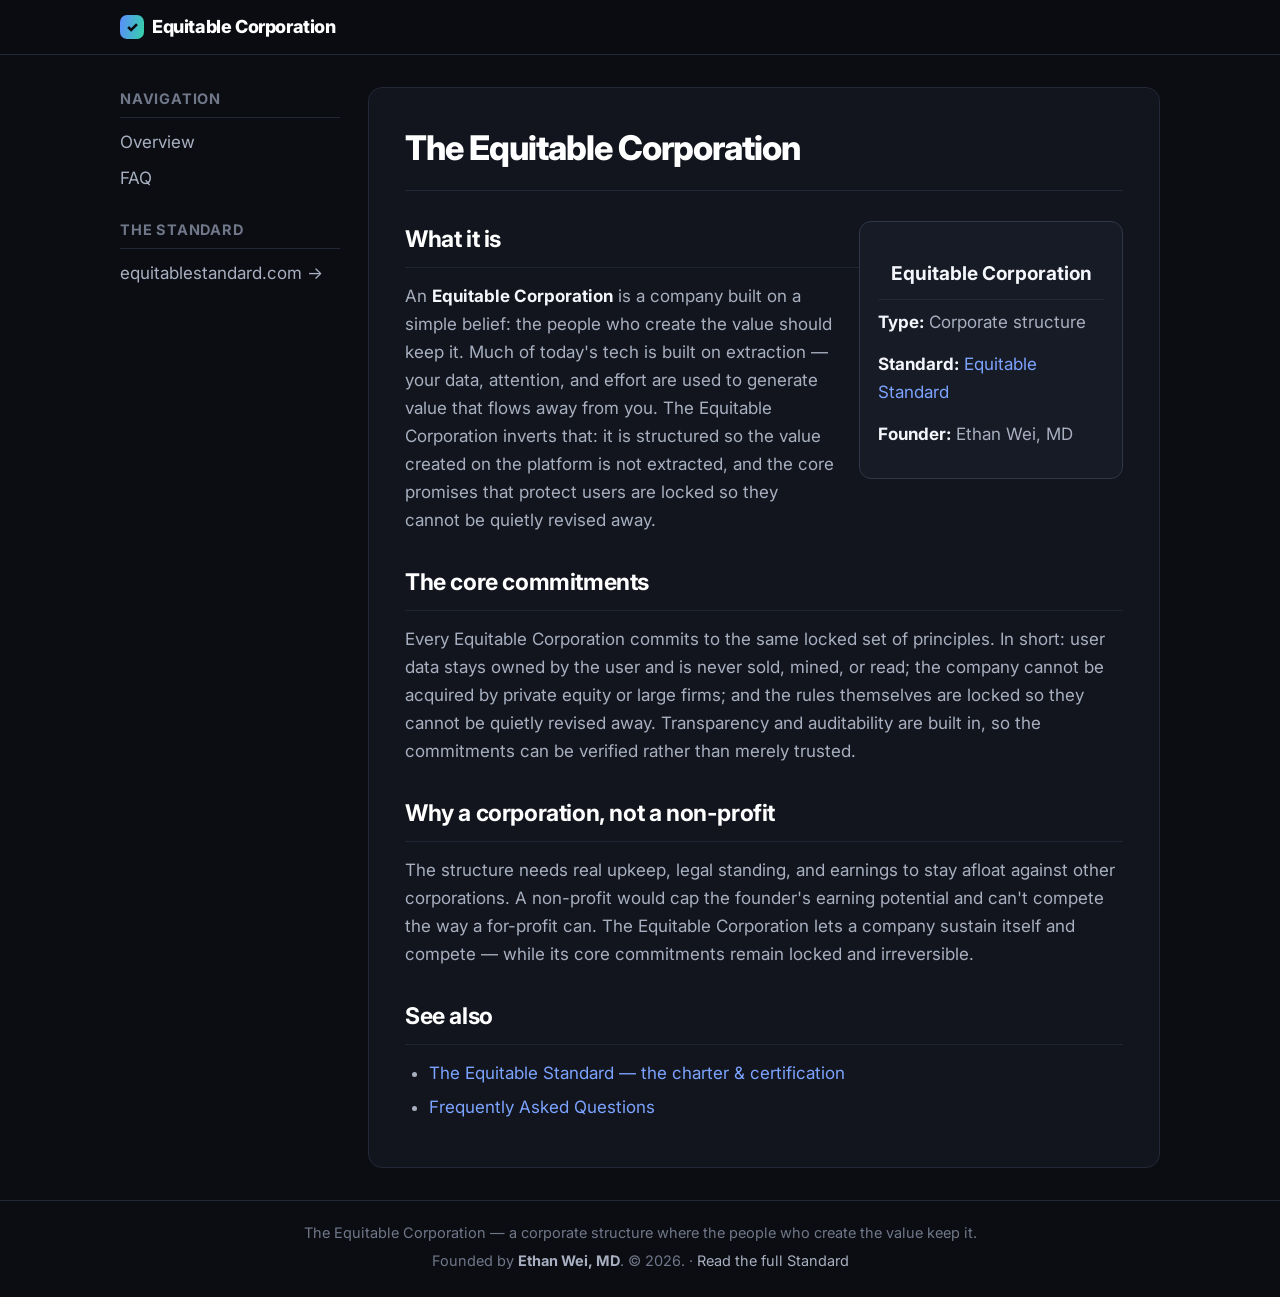
==== index.html @ 90e1a958 "Deploy static main+faq from FastAPI PAGES" ====
<!DOCTYPE html>
<html lang="en">
<head>
    <meta charset="UTF-8">
    <meta name="viewport" content="width=device-width, initial-scale=1.0">
    <title>The Equitable Corporation</title>
    <link rel="preconnect" href="https://fonts.googleapis.com">
    <link rel="preconnect" href="https://fonts.gstatic.com" crossorigin>
    <link href="https://fonts.googleapis.com/css2?family=Inter:wght@400;500;600;700;800&display=swap" rel="stylesheet">
    <link rel="stylesheet" href="style.css">
</head>
<body>
    <div id="wiki-page">
        <!-- Top bar: brand, search -->
        <div id="wiki-header">
            <div class="wiki-header-inner">
                <a href="/" id="wiki-logo"><span class="logo-mark">&#10003;</span> Equitable Corporation</a>
            </div>
        </div>

        <div id="wiki-body">
            <!-- Sidebar navigation -->
            <div id="wiki-sidebar">
                <div class="wiki-nav-section">
                    <h4>Navigation</h4>
                    <ul>
                        <li><a href="/">Overview</a></li>
                        <li><a href="/faq">FAQ</a></li>
                    </ul>
                </div>
                <div class="wiki-nav-section">
                    <h4>The Standard</h4>
                    <ul>
                        <li><a href="https://equitablestandard.com" target="_blank">equitablestandard.com &rarr;</a></li>
                    </ul>
                </div>
            </div>

            <!-- Main article area -->
            <div id="wiki-main">
                <h1 id="firstHeading">The Equitable Corporation</h1>
                <div id="article-body">
                    <div class="wiki-infobox">
    <h3>Equitable Corporation</h3>
    <p><strong>Type:</strong> Corporate structure</p>
    <p><strong>Standard:</strong> <a href="https://equitablestandard.com" target="_blank">Equitable Standard</a></p>
    <p><strong>Founder:</strong> Ethan Wei, MD</p>
</div>

<h2>What it is</h2>
<p>An <strong>Equitable Corporation</strong> is a company built on a simple belief: the people who create the value should keep it. Much of today&#39;s tech is built on extraction &mdash; your data, attention, and effort are used to generate value that flows away from you. The Equitable Corporation inverts that: it is structured so the value created on the platform is not extracted, and the core promises that protect users are locked so they cannot be quietly revised away.</p>

<h2>The core commitments</h2>
<p>Every Equitable Corporation commits to the same locked set of principles. In short: user data stays owned by the user and is never sold, mined, or read; the company cannot be acquired by private equity or large firms; and the rules themselves are locked so they cannot be quietly revised away. Transparency and auditability are built in, so the commitments can be verified rather than merely trusted.</p>

<h2>Why a corporation, not a non-profit</h2>
<p>The structure needs real upkeep, legal standing, and earnings to stay afloat against other corporations. A non-profit would cap the founder&#39;s earning potential and can&#39;t compete the way a for-profit can. The Equitable Corporation lets a company sustain itself and compete &mdash; while its core commitments remain locked and irreversible.</p>

<h2>See also</h2>
<ul>
    <li><a href="https://equitablestandard.com" target="_blank">The Equitable Standard &mdash; the charter &amp; certification</a></li>
    <li><a href="/faq">Frequently Asked Questions</a></li>
</ul>

                </div>
            </div>
        </div>

        <div id="wiki-footer">
            <p>The Equitable Corporation &mdash; a corporate structure where the people who create the value keep it.</p>
            <p>Founded by <strong>Ethan Wei, MD</strong>. &copy; 2026. &middot; <a href="https://equitablestandard.com" target="_blank">Read the full Standard</a></p>
        </div>
    </div>
</body>
</html>
---- style.css ----
/* ==========================================================================
   The Equitable Corporation — informative site (equitable_corp)
   Same design language as WorkSigned. Two small-text tiers only:
     --fs-body  (17px)  article body, nav, previews
     --fs-small (14.5px) fine print: footer, section labels
   ========================================================================== */
:root {
    --bg: #0b0d12;
    --bg-page: #12151d;
    --bg-elev: #171b25;
    --bg-header: rgba(11, 13, 18, 0.8);
    --border: #232838;
    --border-strong: #2f3648;
    --border-subtle: #1f2532;

    --text: #f4f6fb;
    --text-heading: #ffffff;
    --text-muted: #a7afc0;
    --text-faint: #6f7789;
    --text-link: #7ba3ff;
    --text-link-hover: #9dbaff;

    --accent: #5b8cff;
    --accent-2: #34d3a6;
    --accent-soft: rgba(91, 140, 255, 0.14);
    --grad: linear-gradient(100deg, #5b8cff 0%, #34d3a6 100%);

    /* Two small-text tiers (the only two small sizes) */
    --fs-body: 17px;
    --fs-small: 14.5px;

    --radius: 14px;
    --maxw: 1080px;
}

* { margin: 0; padding: 0; box-sizing: border-box; }

body {
    font-family: "Inter", -apple-system, BlinkMacSystemFont, "Segoe UI", Roboto, sans-serif;
    background: var(--bg);
    color: var(--text);
    line-height: 1.65;
    font-size: var(--fs-body);
    -webkit-font-smoothing: antialiased;
    -moz-osx-font-smoothing: grayscale;
}
a { color: var(--text-link); text-decoration: none; }
a:hover { text-decoration: underline; }

#wiki-page { min-height: 100vh; display: flex; flex-direction: column; }

/* ===== HEADER ===== */
#wiki-header {
    position: sticky; top: 0; z-index: 50;
    background: var(--bg-header);
    backdrop-filter: blur(14px); -webkit-backdrop-filter: blur(14px);
    border-bottom: 1px solid var(--border);
    padding: 12px 0;
}
.wiki-header-inner {
    max-width: var(--maxw); margin: 0 auto; padding: 0 20px;
    display: flex; align-items: center; justify-content: space-between; gap: 20px;
}
#wiki-logo {
    font-size: 18px; font-weight: 800; color: var(--text-heading);
    letter-spacing: -0.4px; display: inline-flex; align-items: center; gap: 8px; white-space: nowrap;
}
#wiki-logo:hover { text-decoration: none; }
.logo-mark {
    display: inline-grid; place-items: center;
    width: 24px; height: 24px; border-radius: 7px;
    background: var(--grad); color: #0b0d12; font-size: 14px; font-weight: 900;
}
#wiki-search-form { display: flex; gap: 8px; flex: 1; max-width: 360px; }
#wiki-search-input {
    flex: 1; padding: 8px 12px;
    border: 1px solid var(--border-strong); border-radius: 999px;
    font-size: var(--fs-small); outline: none;
    background: var(--bg-page); color: var(--text); font-family: inherit;
}
#wiki-search-input::placeholder { color: var(--text-faint); }
#wiki-search-input:focus { border-color: var(--accent); box-shadow: 0 0 0 3px rgba(91,140,255,0.16); }
#wiki-search-form button {
    padding: 8px 16px; background: var(--accent-soft);
    border: 1px solid var(--border-strong); border-radius: 999px;
    cursor: pointer; font-size: var(--fs-small); font-weight: 600;
    color: var(--text); font-family: inherit;
}
#wiki-search-form button:hover { background: rgba(91,140,255,0.24); border-color: var(--accent); }

/* ===== BODY LAYOUT ===== */
#wiki-body {
    max-width: var(--maxw); margin: 0 auto; padding: 32px 20px;
    display: flex; gap: 28px; flex: 1; width: 100%; align-items: flex-start;
}

/* ===== SIDEBAR ===== */
#wiki-sidebar { width: 220px; flex-shrink: 0; }
.wiki-nav-section { margin-bottom: 26px; }
.wiki-nav-section h4 {
    font-size: var(--fs-small); color: var(--text-faint);
    text-transform: uppercase; letter-spacing: 0.8px;
    margin-bottom: 10px; padding-bottom: 6px; border-bottom: 1px solid var(--border);
}
.wiki-nav-section ul { list-style: none; }
.wiki-nav-section li { margin-bottom: 8px; }
.wiki-nav-section a { color: var(--text-muted); font-size: var(--fs-body); transition: color 0.2s; }
.wiki-nav-section a:hover { color: var(--text-link); text-decoration: none; }

/* ===== MAIN CONTENT ===== */
#wiki-main {
    flex: 1; background: var(--bg-page);
    border: 1px solid var(--border); border-radius: var(--radius);
    padding: 32px 36px; min-width: 0;
}
#firstHeading {
    font-size: 34px; font-weight: 800; letter-spacing: -1px;
    border-bottom: 1px solid var(--border);
    padding-bottom: 14px; margin-bottom: 22px; color: var(--text-heading);
}

/* ===== ARTICLE CONTENT ===== */
#article-body h2 {
    font-size: 23px; font-weight: 700; letter-spacing: -0.4px;
    border-bottom: 1px solid var(--border-subtle);
    padding-bottom: 8px; margin: 30px 0 14px 0; color: var(--text-heading);
}
#article-body h3 { font-size: 19px; font-weight: 700; margin: 20px 0 8px 0; color: var(--text); }
#article-body p { margin-bottom: 14px; color: var(--text-muted); font-size: var(--fs-body); }
#article-body ul, #article-body ol { margin: 0 0 14px 24px; color: var(--text-muted); }
#article-body li { margin-bottom: 6px; font-size: var(--fs-body); }
#article-body a:hover { color: var(--text-link-hover); }
#article-body strong { color: var(--text); font-weight: 700; }

/* ===== INFOBOX ===== */
.wiki-infobox {
    float: right; width: 264px;
    background: var(--bg-elev); border: 1px solid var(--border-strong);
    border-radius: 12px; padding: 16px 18px;
    margin: 0 0 18px 22px; font-size: var(--fs-body);
}
.wiki-infobox h3 {
    font-size: 18px; font-weight: 800; text-align: center;
    margin-bottom: 12px; padding-bottom: 10px; border-bottom: 1px solid var(--border); color: var(--text-heading);
}
.wiki-infobox p { margin-bottom: 6px; color: var(--text-muted); }
.wiki-infobox p strong { color: var(--text); }

/* ===== SEARCH RESULTS ===== */
.search-result { margin-bottom: 22px; padding-bottom: 16px; border-bottom: 1px solid var(--border-subtle); }
.search-result h3 { font-size: 19px; font-weight: 700; margin-bottom: 6px; color: var(--text-heading); }
.search-result p { color: var(--text-muted); font-size: var(--fs-body); }

/* ===== FOOTER ===== */
#wiki-footer {
    background: var(--bg); border-top: 1px solid var(--border);
    padding: 20px; text-align: center;
    font-size: var(--fs-small); color: var(--text-faint); margin-top: auto;
}
#wiki-footer p { margin-bottom: 4px; }
#wiki-footer strong { color: var(--text-muted); }
#wiki-footer a { color: var(--text-muted); }
#wiki-footer a:hover { color: var(--text); }

/* ===== RESPONSIVE ===== */
@media (max-width: 768px) {
    #wiki-body { flex-direction: column; }
    #wiki-sidebar { width: 100%; }
    #wiki-main { padding: 22px 20px; }
    .wiki-infobox { float: none; width: 100%; margin: 0 0 18px 0; }
    #wiki-search-form { max-width: none; }
}
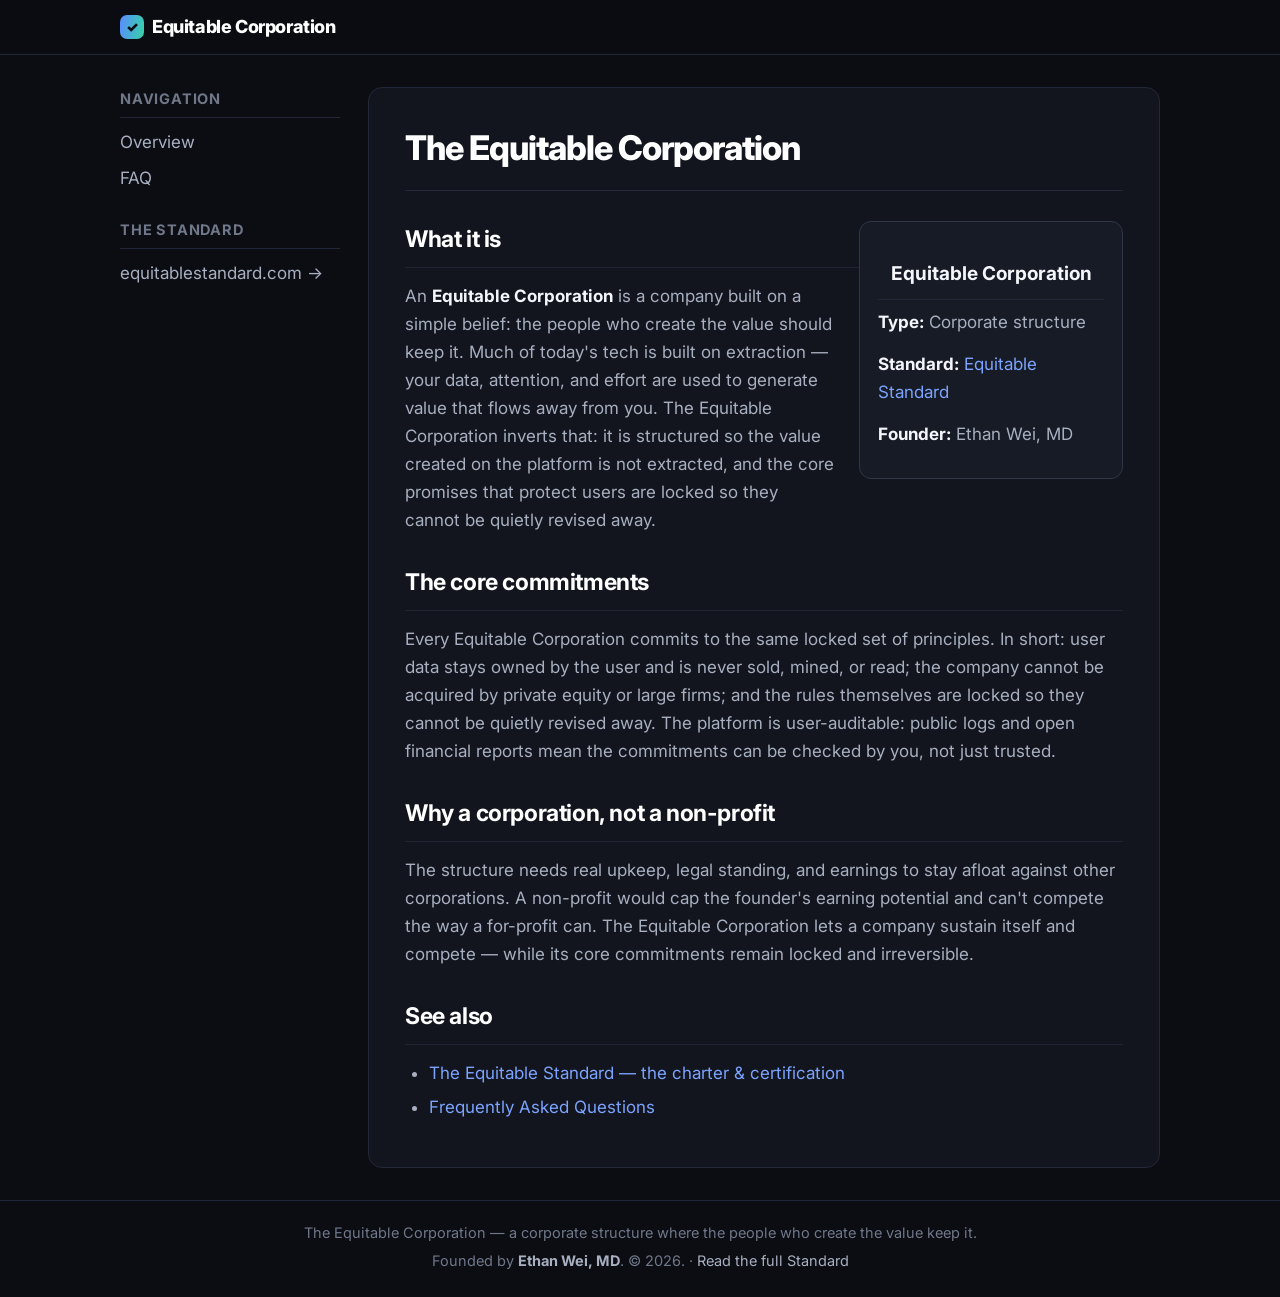
==== commit 98a18c29: "Re-rendered from FastAPI PAGES (latest)" ====
--- a/index.html
+++ b/index.html
@@ -51,7 +51,7 @@
 <p>An <strong>Equitable Corporation</strong> is a company built on a simple belief: the people who create the value should keep it. Much of today&#39;s tech is built on extraction &mdash; your data, attention, and effort are used to generate value that flows away from you. The Equitable Corporation inverts that: it is structured so the value created on the platform is not extracted, and the core promises that protect users are locked so they cannot be quietly revised away.</p>
 
 <h2>The core commitments</h2>
-<p>Every Equitable Corporation commits to the same locked set of principles. In short: user data stays owned by the user and is never sold, mined, or read; the company cannot be acquired by private equity or large firms; and the rules themselves are locked so they cannot be quietly revised away. Transparency and auditability are built in, so the commitments can be verified rather than merely trusted.</p>
+<p>Every Equitable Corporation commits to the same locked set of principles. In short: user data stays owned by the user and is never sold, mined, or read; the company cannot be acquired by private equity or large firms; and the rules themselves are locked so they cannot be quietly revised away. The platform is user-auditable: public logs and open financial reports mean the commitments can be checked by you, not just trusted.</p>
 
 <h2>Why a corporation, not a non-profit</h2>
 <p>The structure needs real upkeep, legal standing, and earnings to stay afloat against other corporations. A non-profit would cap the founder&#39;s earning potential and can&#39;t compete the way a for-profit can. The Equitable Corporation lets a company sustain itself and compete &mdash; while its core commitments remain locked and irreversible.</p>
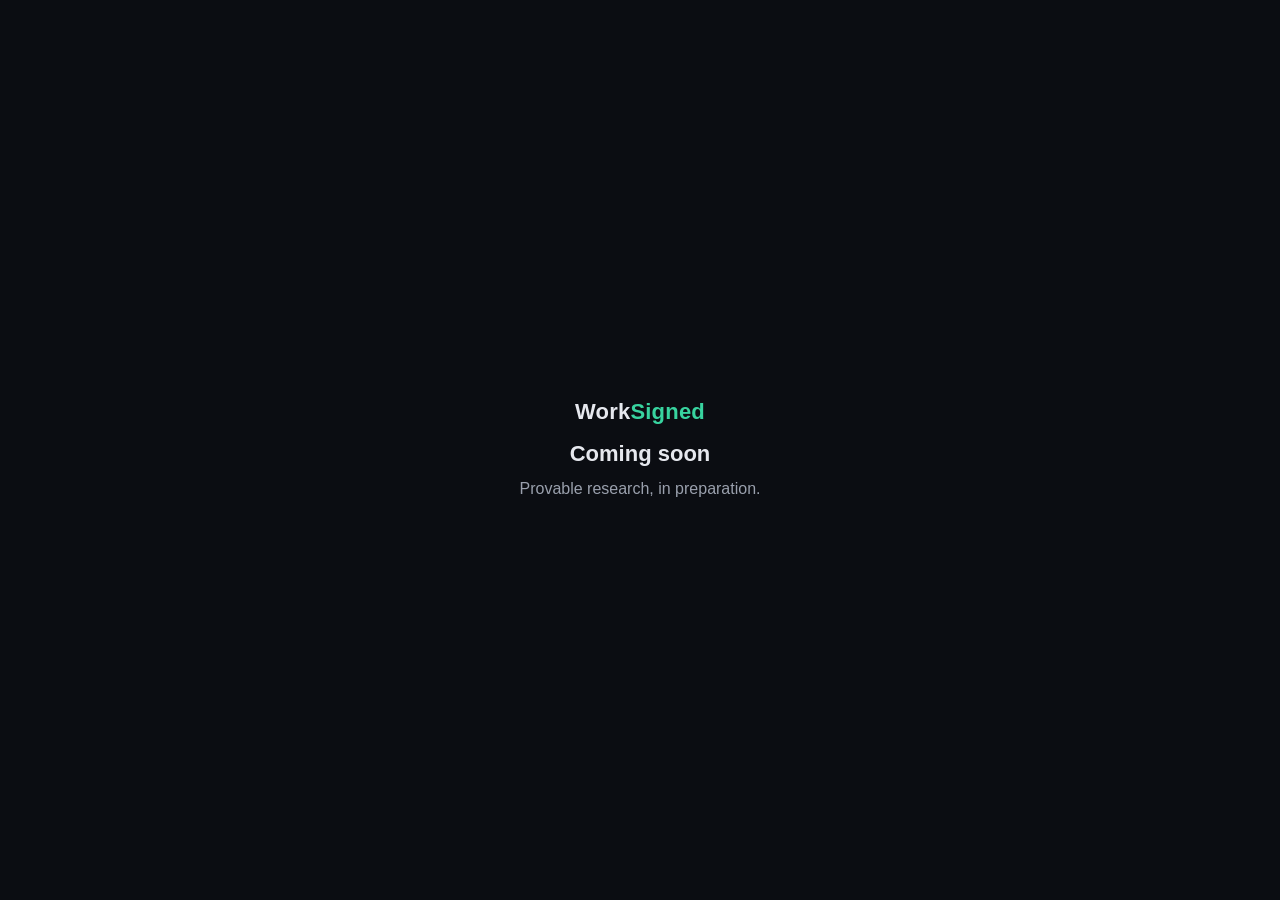
==== commit 5f29797e: "site: blank to coming-soon (temporary)" ====
--- a/index.html
+++ b/index.html
@@ -1,75 +1,27 @@
 <!DOCTYPE html>
 <html lang="en">
 <head>
-    <meta charset="UTF-8">
-    <meta name="viewport" content="width=device-width, initial-scale=1.0">
-    <title>The Equitable Corporation</title>
-    <link rel="preconnect" href="https://fonts.googleapis.com">
-    <link rel="preconnect" href="https://fonts.gstatic.com" crossorigin>
-    <link href="https://fonts.googleapis.com/css2?family=Inter:wght@400;500;600;700;800&display=swap" rel="stylesheet">
-    <link rel="stylesheet" href="style.css">
+<meta charset="utf-8">
+<meta name="viewport" content="width=device-width, initial-scale=1">
+<meta name="robots" content="noindex,nofollow">
+<title>WorkSigned</title>
+<style>
+  html,body{margin:0;height:100%;background:#0b0d12;color:#e6e8ee;
+    font-family:-apple-system,BlinkMacSystemFont,"Segoe UI",Roboto,Helvetica,Arial,sans-serif;
+    display:flex;align-items:center;justify-content:center;}
+  .card{text-align:center;padding:48px 28px;max-width:440px;}
+  .brand{font-weight:700;font-size:22px;letter-spacing:.2px;margin-bottom:16px;}
+  .brand span{color:#38d39f;}
+  h1{font-size:22px;font-weight:600;margin:0 0 10px;}
+  p{color:#9aa0ad;font-size:16px;line-height:1.55;margin:0;}
+</style>
 </head>
 <body>
-    <div id="wiki-page">
-        <!-- Top bar: brand, search -->
-        <div id="wiki-header">
-            <div class="wiki-header-inner">
-                <a href="/" id="wiki-logo"><span class="logo-mark">&#10003;</span> Equitable Corporation</a>
-            </div>
-        </div>
+  <div class="card">
+    <div class="brand">Work<span>Signed</span></div>
+    <h1>Coming soon</h1>
+    <p>Provable research, in preparation.</p>
+  </div>
+</body>
+</html>
 
-        <div id="wiki-body">
-            <!-- Sidebar navigation -->
-            <div id="wiki-sidebar">
-                <div class="wiki-nav-section">
-                    <h4>Navigation</h4>
-                    <ul>
-                        <li><a href="/">Overview</a></li>
-                        <li><a href="/faq">FAQ</a></li>
-                    </ul>
-                </div>
-                <div class="wiki-nav-section">
-                    <h4>The Standard</h4>
-                    <ul>
-                        <li><a href="https://equitablestandard.com" target="_blank">equitablestandard.com &rarr;</a></li>
-                    </ul>
-                </div>
-            </div>
-
-            <!-- Main article area -->
-            <div id="wiki-main">
-                <h1 id="firstHeading">The Equitable Corporation</h1>
-                <div id="article-body">
-                    <div class="wiki-infobox">
-    <h3>Equitable Corporation</h3>
-    <p><strong>Type:</strong> Corporate structure</p>
-    <p><strong>Standard:</strong> <a href="https://equitablestandard.com" target="_blank">Equitable Standard</a></p>
-    <p><strong>Founder:</strong> Ethan Wei, MD</p>
-</div>
-
-<h2>What it is</h2>
-<p>An <strong>Equitable Corporation</strong> is a company built on a simple belief: the people who create the value should keep it. Much of today&#39;s tech is built on extraction &mdash; your data, attention, and effort are used to generate value that flows away from you. The Equitable Corporation inverts that: it is structured so the value created on the platform is not extracted, and the core promises that protect users are locked so they cannot be quietly revised away.</p>
-
-<h2>The core commitments</h2>
-<p>Every Equitable Corporation commits to the same locked set of principles. In short: user data stays owned by the user and is never sold, mined, or read; the company cannot be acquired by private equity or large firms; and the rules themselves are locked so they cannot be quietly revised away. The platform is user-auditable: public logs and open financial reports mean the commitments can be checked by you, not just trusted.</p>
-
-<h2>Why a corporation, not a non-profit</h2>
-<p>The structure needs real upkeep, legal standing, and earnings to stay afloat against other corporations. A non-profit would cap the founder&#39;s earning potential and can&#39;t compete the way a for-profit can. The Equitable Corporation lets a company sustain itself and compete &mdash; while its core commitments remain locked and irreversible.</p>
-
-<h2>See also</h2>
-<ul>
-    <li><a href="https://equitablestandard.com" target="_blank">The Equitable Standard &mdash; the charter &amp; certification</a></li>
-    <li><a href="/faq">Frequently Asked Questions</a></li>
-</ul>
-
-                </div>
-            </div>
-        </div>
-
-        <div id="wiki-footer">
-            <p>The Equitable Corporation &mdash; a corporate structure where the people who create the value keep it.</p>
-            <p>Founded by <strong>Ethan Wei, MD</strong>. &copy; 2026. &middot; <a href="https://equitablestandard.com" target="_blank">Read the full Standard</a></p>
-        </div>
-    </div>
-</body>
-</html>
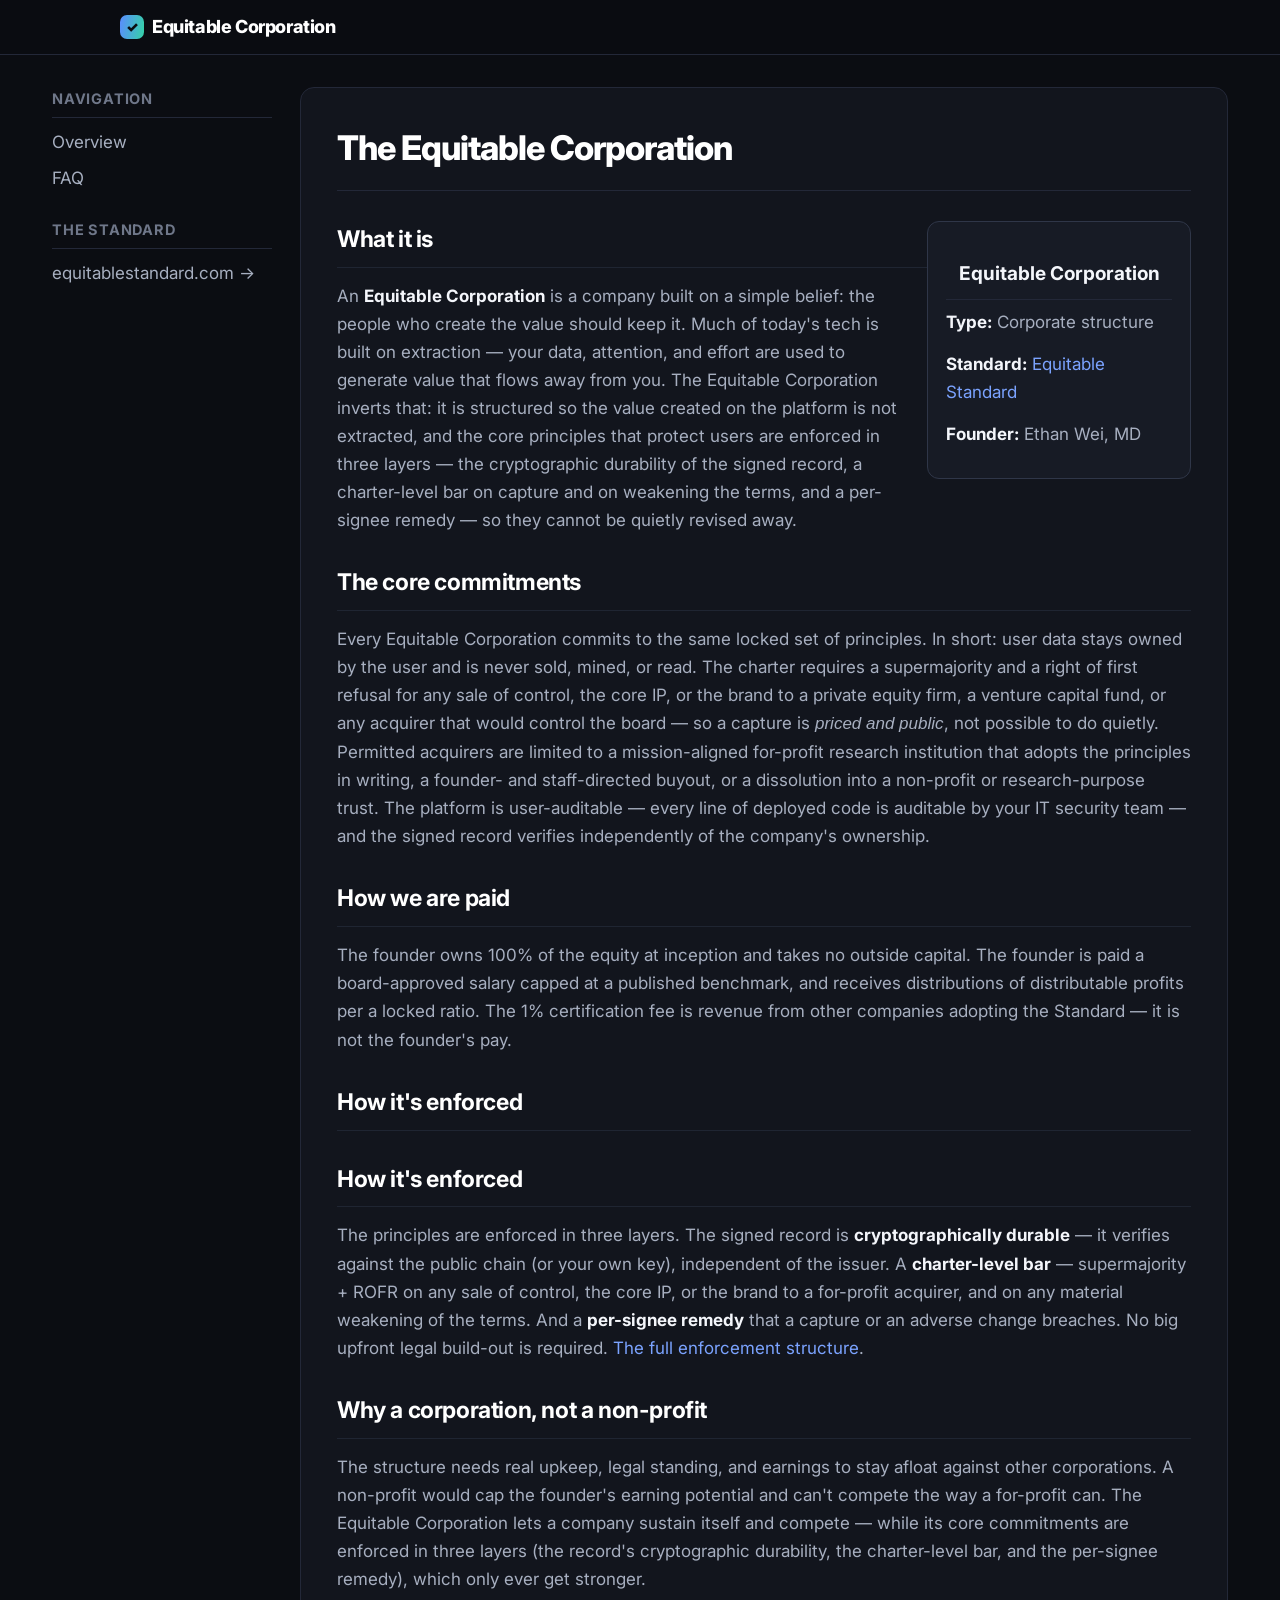
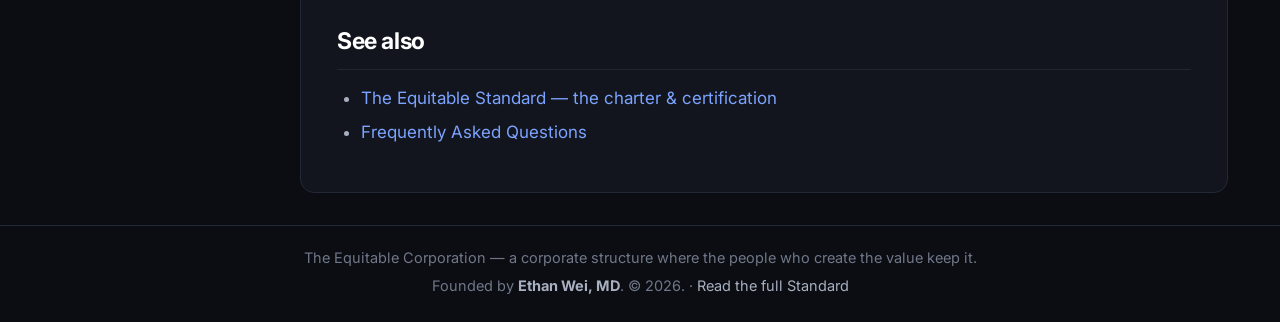
==== commit 00af263a: "sync from local static" ====
--- a/index.html
+++ b/index.html
@@ -1,27 +1,82 @@
 <!DOCTYPE html>
 <html lang="en">
 <head>
-<meta charset="utf-8">
-<meta name="viewport" content="width=device-width, initial-scale=1">
-<meta name="robots" content="noindex,nofollow">
-<title>WorkSigned</title>
-<style>
-  html,body{margin:0;height:100%;background:#0b0d12;color:#e6e8ee;
-    font-family:-apple-system,BlinkMacSystemFont,"Segoe UI",Roboto,Helvetica,Arial,sans-serif;
-    display:flex;align-items:center;justify-content:center;}
-  .card{text-align:center;padding:48px 28px;max-width:440px;}
-  .brand{font-weight:700;font-size:22px;letter-spacing:.2px;margin-bottom:16px;}
-  .brand span{color:#38d39f;}
-  h1{font-size:22px;font-weight:600;margin:0 0 10px;}
-  p{color:#9aa0ad;font-size:16px;line-height:1.55;margin:0;}
-</style>
+    <meta charset="UTF-8">
+    <meta name="viewport" content="width=device-width, initial-scale=1.0">
+    <title>The Equitable Corporation</title>
+    <link rel="preconnect" href="https://fonts.googleapis.com">
+    <link rel="preconnect" href="https://fonts.gstatic.com" crossorigin>
+    <link href="https://fonts.googleapis.com/css2?family=Inter:wght@400;500;600;700;800&display=swap" rel="stylesheet">
+    <link rel="stylesheet" href="style.css">
 </head>
 <body>
-  <div class="card">
-    <div class="brand">Work<span>Signed</span></div>
-    <h1>Coming soon</h1>
-    <p>Provable research, in preparation.</p>
-  </div>
+    <div id="wiki-page">
+        <!-- Top bar: brand, search -->
+        <div id="wiki-header">
+            <div class="wiki-header-inner">
+                <a href="/" id="wiki-logo"><span class="logo-mark">&#10003;</span> Equitable Corporation</a>
+            </div>
+        </div>
+
+        <div id="wiki-body">
+            <!-- Sidebar navigation -->
+            <div id="wiki-sidebar">
+                <div class="wiki-nav-section">
+                    <h4>Navigation</h4>
+                    <ul>
+                        <li><a href="/">Overview</a></li>
+                        <li><a href="/faq">FAQ</a></li>
+                    </ul>
+                </div>
+                <div class="wiki-nav-section">
+                    <h4>The Standard</h4>
+                    <ul>
+                        <li><a href="https://equitablestandard.com" target="_blank">equitablestandard.com &rarr;</a></li>
+                    </ul>
+                </div>
+            </div>
+
+            <!-- Main article area -->
+            <div id="wiki-main">
+                <h1 id="firstHeading">The Equitable Corporation</h1>
+                <div id="article-body">
+                    <div class="wiki-infobox">
+    <h3>Equitable Corporation</h3>
+    <p><strong>Type:</strong> Corporate structure</p>
+    <p><strong>Standard:</strong> <a href="https://equitablestandard.com" target="_blank">Equitable Standard</a></p>
+    <p><strong>Founder:</strong> Ethan Wei, MD</p>
+</div>
+
+<h2>What it is</h2>
+<p>An <strong>Equitable Corporation</strong> is a company built on a simple belief: the people who create the value should keep it. Much of today&#39;s tech is built on extraction &mdash; your data, attention, and effort are used to generate value that flows away from you. The Equitable Corporation inverts that: it is structured so the value created on the platform is not extracted, and the core principles that protect users are enforced in three layers &mdash; the cryptographic durability of the signed record, a charter-level bar on capture and on weakening the terms, and a per-signee remedy &mdash; so they cannot be quietly revised away.</p>
+
+<h2>The core commitments</h2>
+<p>Every Equitable Corporation commits to the same locked set of principles. In short: user data stays owned by the user and is never sold, mined, or read. The charter requires a supermajority and a right of first refusal for any sale of control, the core IP, or the brand to a private equity firm, a venture capital fund, or any acquirer that would control the board &mdash; so a capture is <em>priced and public</em>, not possible to do quietly. Permitted acquirers are limited to a mission-aligned for-profit research institution that adopts the principles in writing, a founder- and staff-directed buyout, or a dissolution into a non-profit or research-purpose trust. The platform is user-auditable &mdash; every line of deployed code is auditable by your IT security team &mdash; and the signed record verifies independently of the company&#39;s ownership.</p>
+
+<h2>How we are paid</h2>
+<p>The founder owns 100% of the equity at inception and takes no outside capital. The founder is paid a board-approved salary capped at a published benchmark, and receives distributions of distributable profits per a locked ratio. The 1% certification fee is revenue from other companies adopting the Standard &mdash; it is not the founder&#39;s pay.</p>
+
+<h2>How it&#39;s enforced</h2>
+<h2>How it&#39;s enforced</h2>
+<p>The principles are enforced in three layers. The signed record is <strong>cryptographically durable</strong> &mdash; it verifies against the public chain (or your own key), independent of the issuer. A <strong>charter-level bar</strong> &mdash; supermajority + ROFR on any sale of control, the core IP, or the brand to a for-profit acquirer, and on any material weakening of the terms. And a <strong>per-signee remedy</strong> that a capture or an adverse change breaches. No big upfront legal build-out is required. <a href="https://equitablestandard.com/enforcement" target="_blank">The full enforcement structure</a>.</p>
+
+<h2>Why a corporation, not a non-profit</h2>
+<p>The structure needs real upkeep, legal standing, and earnings to stay afloat against other corporations. A non-profit would cap the founder&#39;s earning potential and can&#39;t compete the way a for-profit can. The Equitable Corporation lets a company sustain itself and compete &mdash; while its core commitments are enforced in three layers (the record&#39;s cryptographic durability, the charter-level bar, and the per-signee remedy), which only ever get stronger.</p>
+
+<h2>See also</h2>
+<ul>
+    <li><a href="https://equitablestandard.com" target="_blank">The Equitable Standard &mdash; the charter &amp; certification</a></li>
+    <li><a href="/faq">Frequently Asked Questions</a></li>
+</ul>
+
+                </div>
+            </div>
+        </div>
+
+        <div id="wiki-footer">
+            <p>The Equitable Corporation &mdash; a corporate structure where the people who create the value keep it.</p>
+            <p>Founded by <strong>Ethan Wei, MD</strong>. &copy; 2026. &middot; <a href="https://equitablestandard.com" target="_blank">Read the full Standard</a></p>
+        </div>
+    </div>
 </body>
-</html>
-
+</html>
--- a/style.css
+++ b/style.css
@@ -0,0 +1,172 @@
+/* ==========================================================================
+   The Equitable Corporation — informative site (equitable_corp)
+   Same design language as WorkSigned. Two small-text tiers only:
+     --fs-body  (17px)  article body, nav, previews
+     --fs-small (14.5px) fine print: footer, section labels
+   ========================================================================== */
+:root {
+    --bg: #0b0d12;
+    --bg-page: #12151d;
+    --bg-elev: #171b25;
+    --bg-header: rgba(11, 13, 18, 0.8);
+    --border: #232838;
+    --border-strong: #2f3648;
+    --border-subtle: #1f2532;
+
+    --text: #f4f6fb;
+    --text-heading: #ffffff;
+    --text-muted: #a7afc0;
+    --text-faint: #6f7789;
+    --text-link: #7ba3ff;
+    --text-link-hover: #9dbaff;
+
+    --accent: #5b8cff;
+    --accent-2: #34d3a6;
+    --accent-soft: rgba(91, 140, 255, 0.14);
+    --grad: linear-gradient(100deg, #5b8cff 0%, #34d3a6 100%);
+
+    /* Two small-text tiers (the only two small sizes) */
+    --fs-body: 17px;
+    --fs-small: 14.5px;
+
+    --radius: 14px;
+    --maxw: 1080px;
+}
+
+* { margin: 0; padding: 0; box-sizing: border-box; }
+
+body {
+    font-family: "Inter", -apple-system, BlinkMacSystemFont, "Segoe UI", Roboto, sans-serif;
+    background: var(--bg);
+    color: var(--text);
+    line-height: 1.65;
+    font-size: var(--fs-body);
+    -webkit-font-smoothing: antialiased;
+    -moz-osx-font-smoothing: grayscale;
+}
+a { color: var(--text-link); text-decoration: none; }
+a:hover { text-decoration: underline; }
+
+#wiki-page { min-height: 100vh; display: flex; flex-direction: column; }
+
+/* ===== HEADER ===== */
+#wiki-header {
+    position: sticky; top: 0; z-index: 50;
+    background: var(--bg-header);
+    backdrop-filter: blur(14px); -webkit-backdrop-filter: blur(14px);
+    border-bottom: 1px solid var(--border);
+    padding: 12px 0;
+}
+.wiki-header-inner {
+    max-width: var(--maxw); margin: 0 auto; padding: 0 20px;
+    display: flex; align-items: center; justify-content: space-between; gap: 20px;
+}
+#wiki-logo {
+    font-size: 18px; font-weight: 800; color: var(--text-heading);
+    letter-spacing: -0.4px; display: inline-flex; align-items: center; gap: 8px; white-space: nowrap;
+}
+#wiki-logo:hover { text-decoration: none; }
+.logo-mark {
+    display: inline-grid; place-items: center;
+    width: 24px; height: 24px; border-radius: 7px;
+    background: var(--grad); color: #0b0d12; font-size: 14px; font-weight: 900;
+}
+#wiki-search-form { display: flex; gap: 8px; flex: 1; max-width: 360px; }
+#wiki-search-input {
+    flex: 1; padding: 8px 12px;
+    border: 1px solid var(--border-strong); border-radius: 999px;
+    font-size: var(--fs-small); outline: none;
+    background: var(--bg-page); color: var(--text); font-family: inherit;
+}
+#wiki-search-input::placeholder { color: var(--text-faint); }
+#wiki-search-input:focus { border-color: var(--accent); box-shadow: 0 0 0 3px rgba(91,140,255,0.16); }
+#wiki-search-form button {
+    padding: 8px 16px; background: var(--accent-soft);
+    border: 1px solid var(--border-strong); border-radius: 999px;
+    cursor: pointer; font-size: var(--fs-small); font-weight: 600;
+    color: var(--text); font-family: inherit;
+}
+#wiki-search-form button:hover { background: rgba(91,140,255,0.24); border-color: var(--accent); }
+
+/* ===== BODY LAYOUT ===== */
+#wiki-body {
+    max-width: 95%; margin: 0 auto; padding: 32px 20px;
+    display: flex; gap: 28px; flex: 1; width: 100%; align-items: flex-start;
+}
+
+/* ===== SIDEBAR ===== */
+#wiki-sidebar { width: 220px; flex-shrink: 0; }
+.wiki-nav-section { margin-bottom: 26px; }
+.wiki-nav-section h4 {
+    font-size: var(--fs-small); color: var(--text-faint);
+    text-transform: uppercase; letter-spacing: 0.8px;
+    margin-bottom: 10px; padding-bottom: 6px; border-bottom: 1px solid var(--border);
+}
+.wiki-nav-section ul { list-style: none; }
+.wiki-nav-section li { margin-bottom: 8px; }
+.wiki-nav-section a { color: var(--text-muted); font-size: var(--fs-body); transition: color 0.2s; }
+.wiki-nav-section a:hover { color: var(--text-link); text-decoration: none; }
+
+/* ===== MAIN CONTENT ===== */
+#wiki-main {
+    flex: 1; background: var(--bg-page);
+    border: 1px solid var(--border); border-radius: var(--radius);
+    padding: 32px 36px; min-width: 0;
+}
+#firstHeading {
+    font-size: 34px; font-weight: 800; letter-spacing: -1px;
+    border-bottom: 1px solid var(--border);
+    padding-bottom: 14px; margin-bottom: 22px; color: var(--text-heading);
+}
+
+/* ===== ARTICLE CONTENT ===== */
+#article-body h2 {
+    font-size: 23px; font-weight: 700; letter-spacing: -0.4px;
+    border-bottom: 1px solid var(--border-subtle);
+    padding-bottom: 8px; margin: 30px 0 14px 0; color: var(--text-heading);
+}
+#article-body h3 { font-size: 19px; font-weight: 700; margin: 20px 0 8px 0; color: var(--text); }
+#article-body p { margin-bottom: 14px; color: var(--text-muted); font-size: var(--fs-body); }
+#article-body ul, #article-body ol { margin: 0 0 14px 24px; color: var(--text-muted); }
+#article-body li { margin-bottom: 6px; font-size: var(--fs-body); }
+#article-body a:hover { color: var(--text-link-hover); }
+#article-body strong { color: var(--text); font-weight: 700; }
+
+/* ===== INFOBOX ===== */
+.wiki-infobox {
+    float: right; width: 264px;
+    background: var(--bg-elev); border: 1px solid var(--border-strong);
+    border-radius: 12px; padding: 16px 18px;
+    margin: 0 0 18px 22px; font-size: var(--fs-body);
+}
+.wiki-infobox h3 {
+    font-size: 18px; font-weight: 800; text-align: center;
+    margin-bottom: 12px; padding-bottom: 10px; border-bottom: 1px solid var(--border); color: var(--text-heading);
+}
+.wiki-infobox p { margin-bottom: 6px; color: var(--text-muted); }
+.wiki-infobox p strong { color: var(--text); }
+
+/* ===== SEARCH RESULTS ===== */
+.search-result { margin-bottom: 22px; padding-bottom: 16px; border-bottom: 1px solid var(--border-subtle); }
+.search-result h3 { font-size: 19px; font-weight: 700; margin-bottom: 6px; color: var(--text-heading); }
+.search-result p { color: var(--text-muted); font-size: var(--fs-body); }
+
+/* ===== FOOTER ===== */
+#wiki-footer {
+    background: var(--bg); border-top: 1px solid var(--border);
+    padding: 20px; text-align: center;
+    font-size: var(--fs-small); color: var(--text-faint); margin-top: auto;
+}
+#wiki-footer p { margin-bottom: 4px; }
+#wiki-footer strong { color: var(--text-muted); }
+#wiki-footer a { color: var(--text-muted); }
+#wiki-footer a:hover { color: var(--text); }
+
+/* ===== RESPONSIVE ===== */
+@media (max-width: 768px) {
+    #wiki-body { flex-direction: column; }
+    #wiki-sidebar { width: 100%; }
+    #wiki-main { padding: 22px 20px; }
+    .wiki-infobox { float: none; width: 100%; margin: 0 0 18px 0; }
+    #wiki-search-form { max-width: none; }
+}
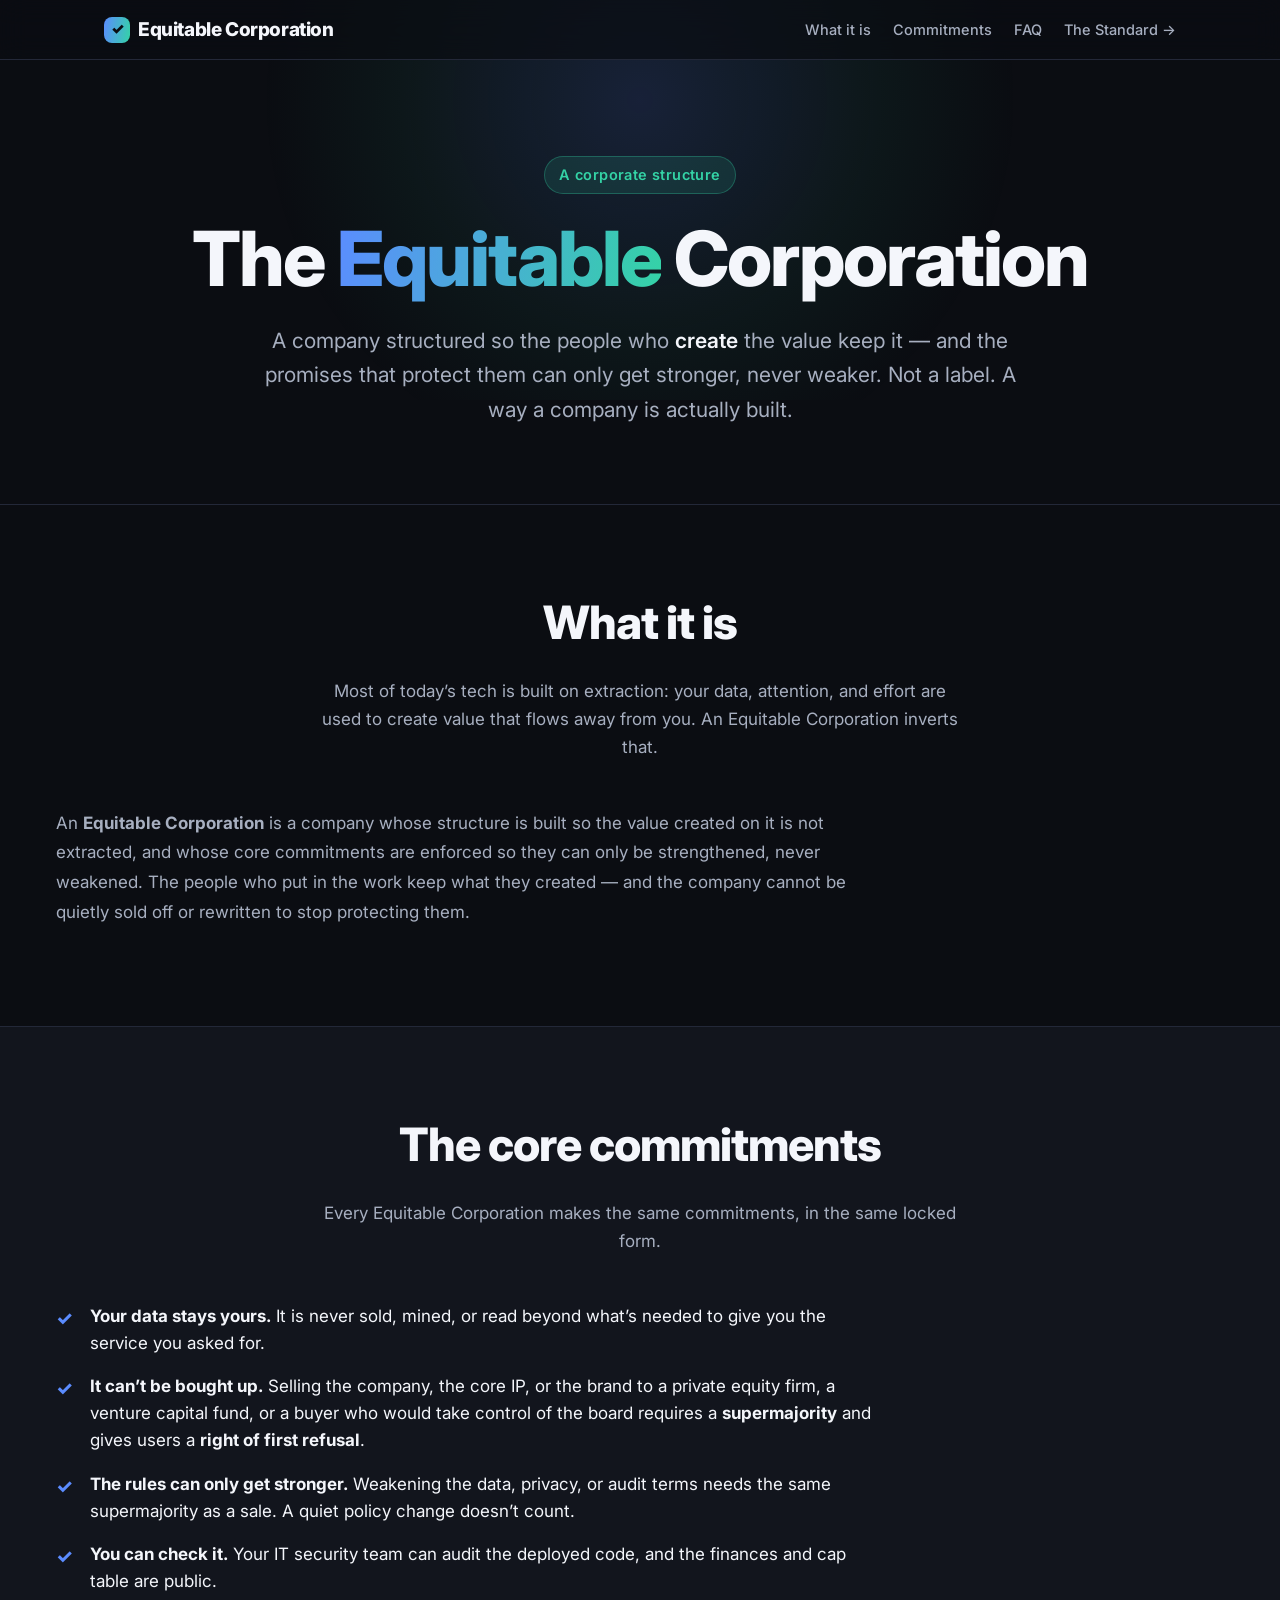
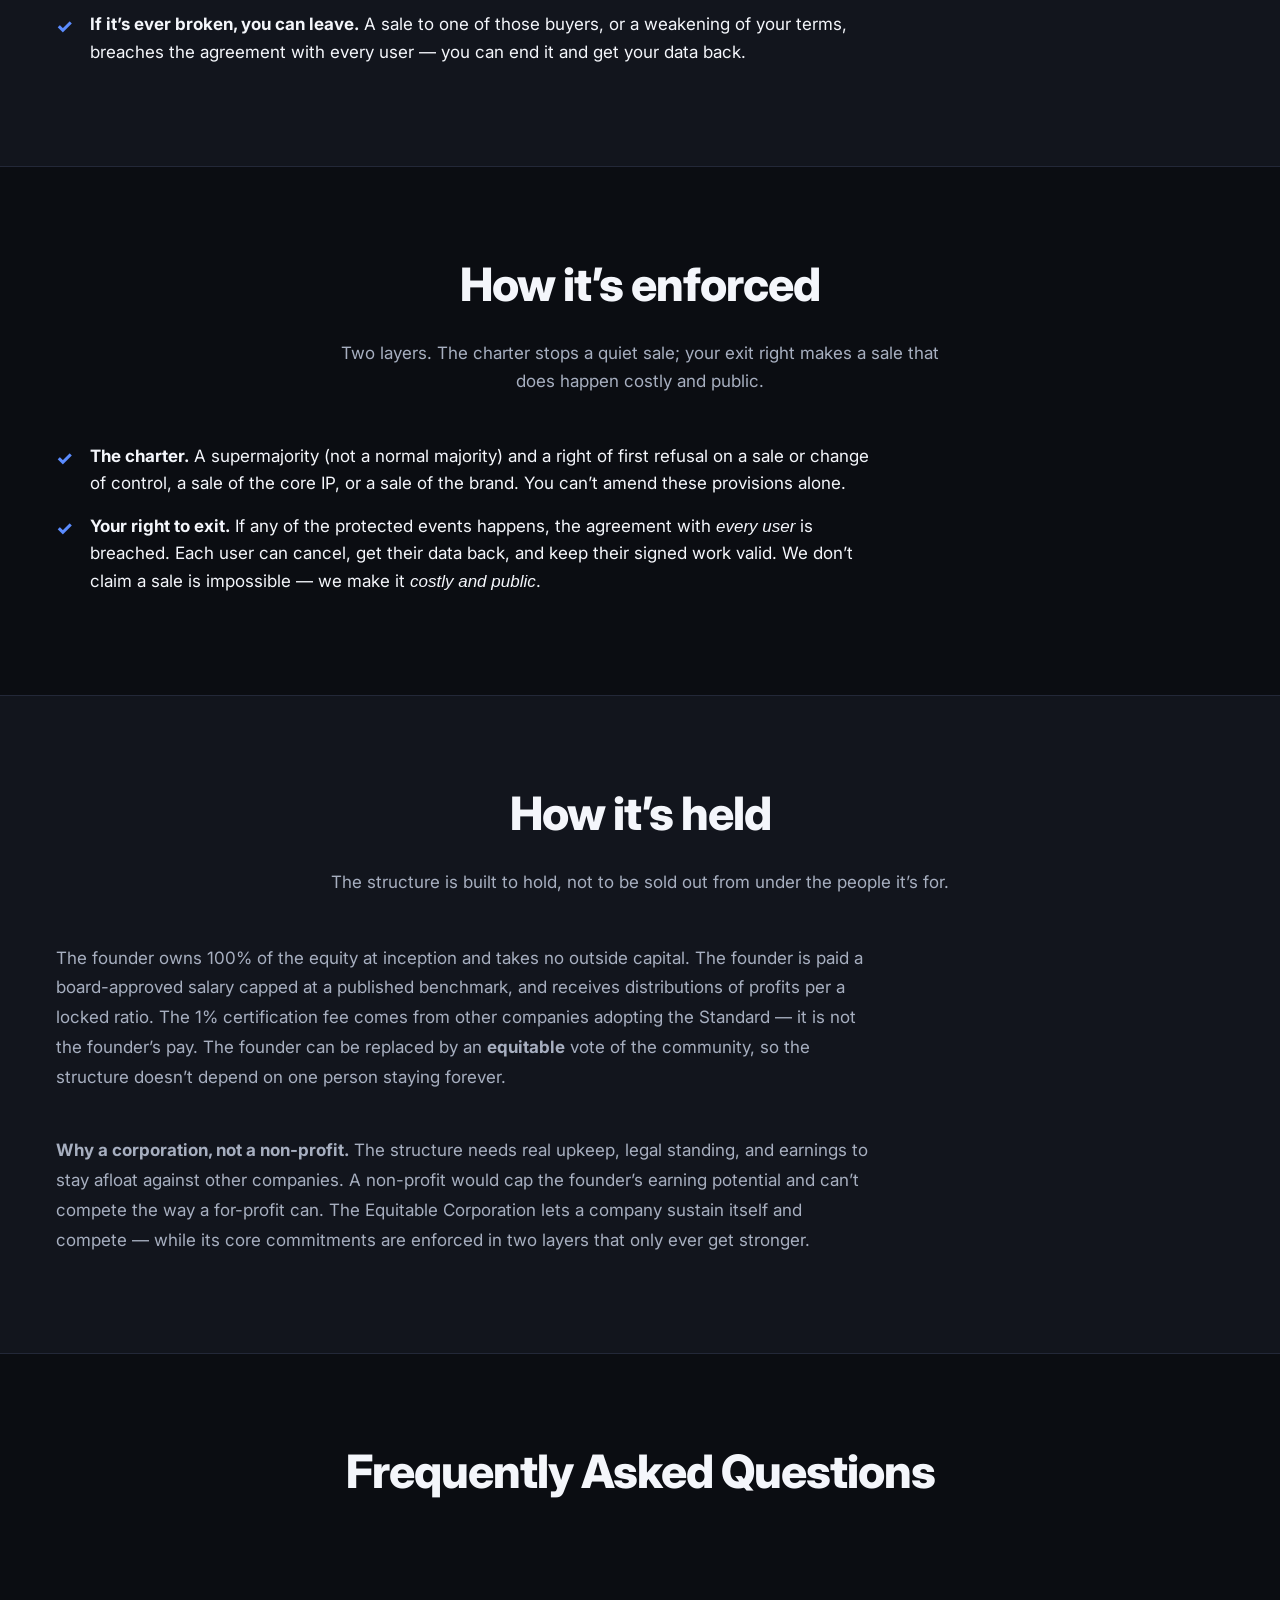
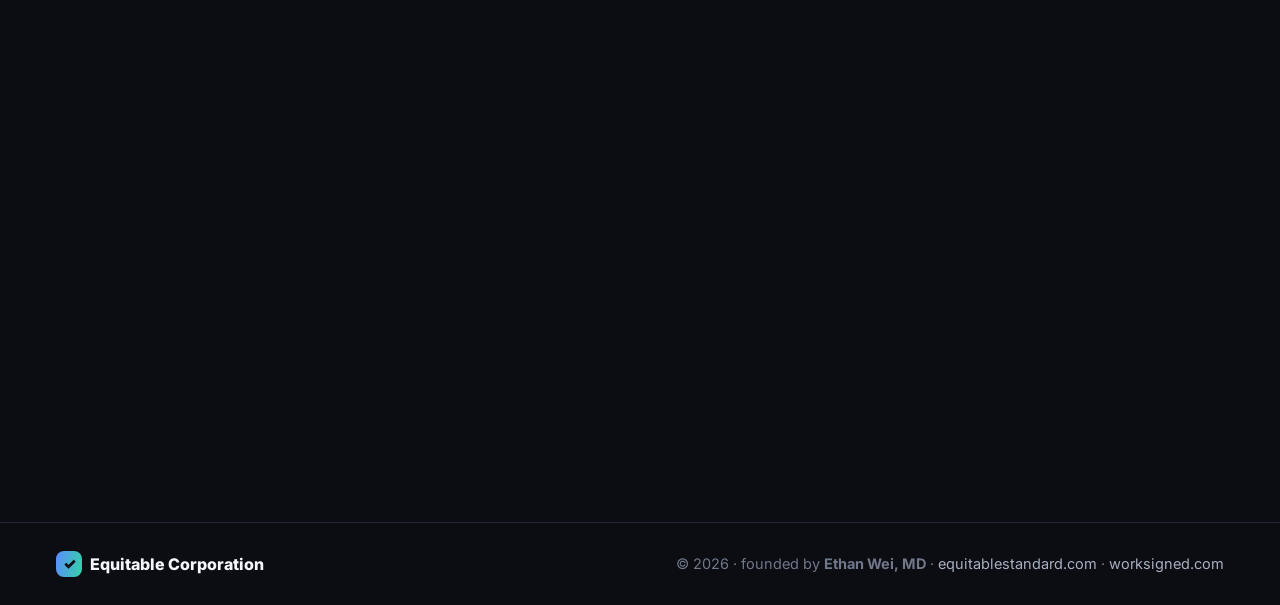
==== commit c7a6425b: "sync from local static" ====
--- a/index.html
+++ b/index.html
@@ -10,73 +10,127 @@
     <link rel="stylesheet" href="style.css">
 </head>
 <body>
-    <div id="wiki-page">
-        <!-- Top bar: brand, search -->
-        <div id="wiki-header">
-            <div class="wiki-header-inner">
-                <a href="/" id="wiki-logo"><span class="logo-mark">&#10003;</span> Equitable Corporation</a>
+    <div id="site">
+        <!-- Top bar -->
+        <div id="topbar">
+            <div class="topbar-inner">
+                <a href="#top" id="logo"><span class="logo-mark">&#10003;</span> Equitable Corporation</a>
+                <nav class="topnav">
+                    <a href="#what">What it is</a>
+                    <a href="#commitments">Commitments</a>
+                    <a href="#faq">FAQ</a>
+                    <a href="https://equitablestandard.com" target="_blank">The Standard &rarr;</a>
+                </nav>
             </div>
         </div>
 
-        <div id="wiki-body">
-            <!-- Sidebar navigation -->
-            <div id="wiki-sidebar">
-                <div class="wiki-nav-section">
-                    <h4>Navigation</h4>
-                    <ul>
-                        <li><a href="/">Overview</a></li>
-                        <li><a href="/faq">FAQ</a></li>
-                    </ul>
-                </div>
-                <div class="wiki-nav-section">
-                    <h4>The Standard</h4>
-                    <ul>
-                        <li><a href="https://equitablestandard.com" target="_blank">equitablestandard.com &rarr;</a></li>
-                    </ul>
+        <!-- Hero -->
+        <section class="hero" id="top">
+            <div class="container">
+                <span class="eyebrow">A corporate structure</span>
+                <h1>The <span class="grad">Equitable</span> Corporation</h1>
+                <p class="sub">
+                    A company structured so the people who <strong>create</strong> the value keep
+                    it &mdash; and the promises that protect them can only get stronger, never
+                    weaker. Not a label. A way a company is actually built.
+                </p>
+            </div>
+        </section>
+
+        <!-- WHAT IT IS -->
+        <section class="section" id="what">
+            <div class="container">
+                <h2 class="section-title">What it is</h2>
+                <p class="section-lead">Most of today&rsquo;s tech is built on extraction: your data, attention, and effort are used to create value that flows away from you. An Equitable Corporation inverts that.</p>
+                <div class="subblock">
+                    <p class="lead-line">An <strong>Equitable Corporation</strong> is a company whose structure is built so the value created on it is not extracted, and whose core commitments are enforced so they can only be strengthened, never weakened. The people who put in the work keep what they created &mdash; and the company cannot be quietly sold off or rewritten to stop protecting them.</p>
                 </div>
             </div>
+        </section>
 
-            <!-- Main article area -->
-            <div id="wiki-main">
-                <h1 id="firstHeading">The Equitable Corporation</h1>
-                <div id="article-body">
-                    <div class="wiki-infobox">
-    <h3>Equitable Corporation</h3>
-    <p><strong>Type:</strong> Corporate structure</p>
-    <p><strong>Standard:</strong> <a href="https://equitablestandard.com" target="_blank">Equitable Standard</a></p>
-    <p><strong>Founder:</strong> Ethan Wei, MD</p>
-</div>
+        <!-- COMMITMENTS -->
+        <section class="section section-alt" id="commitments">
+            <div class="container">
+                <h2 class="section-title">The core commitments</h2>
+                <p class="section-lead">Every Equitable Corporation makes the same commitments, in the same locked form.</p>
+                <ul class="promise-list">
+                    <li><strong>Your data stays yours.</strong> It is never sold, mined, or read beyond what&rsquo;s needed to give you the service you asked for.</li>
+                    <li><strong>It can&rsquo;t be bought up.</strong> Selling the company, the core IP, or the brand to a private equity firm, a venture capital fund, or a buyer who would take control of the board requires a <strong>supermajority</strong> and gives users a <strong>right of first refusal</strong>.</li>
+                    <li><strong>The rules can only get stronger.</strong> Weakening the data, privacy, or audit terms needs the same supermajority as a sale. A quiet policy change doesn&rsquo;t count.</li>
+                    <li><strong>You can check it.</strong> Your IT security team can audit the deployed code, and the finances and cap table are public.</li>
+                    <li><strong>If it&rsquo;s ever broken, you can leave.</strong> A sale to one of those buyers, or a weakening of your terms, breaches the agreement with every user &mdash; you can end it and get your data back.</li>
+                </ul>
+            </div>
+        </section>
 
-<h2>What it is</h2>
-<p>An <strong>Equitable Corporation</strong> is a company built on a simple belief: the people who create the value should keep it. Much of today&#39;s tech is built on extraction &mdash; your data, attention, and effort are used to generate value that flows away from you. The Equitable Corporation inverts that: it is structured so the value created on the platform is not extracted, and the core principles that protect users are enforced in three layers &mdash; the cryptographic durability of the signed record, a charter-level bar on capture and on weakening the terms, and a per-signee remedy &mdash; so they cannot be quietly revised away.</p>
+        <!-- ENFORCEMENT -->
+        <section class="section" id="enforcement">
+            <div class="container">
+                <h2 class="section-title">How it&rsquo;s enforced</h2>
+                <p class="section-lead">Two layers. The charter stops a quiet sale; your exit right makes a sale that does happen costly and public.</p>
+                <ul class="promise-list">
+                    <li><strong>The charter.</strong> A supermajority (not a normal majority) and a right of first refusal on a sale or change of control, a sale of the core IP, or a sale of the brand. You can&rsquo;t amend these provisions alone.</li>
+                    <li><strong>Your right to exit.</strong> If any of the protected events happens, the agreement with <em>every user</em> is breached. Each user can cancel, get their data back, and keep their signed work valid. We don&rsquo;t claim a sale is impossible &mdash; we make it <em>costly and public</em>.</li>
+                </ul>
+            </div>
+        </section>
 
-<h2>The core commitments</h2>
-<p>Every Equitable Corporation commits to the same locked set of principles. In short: user data stays owned by the user and is never sold, mined, or read. The charter requires a supermajority and a right of first refusal for any sale of control, the core IP, or the brand to a private equity firm, a venture capital fund, or any acquirer that would control the board &mdash; so a capture is <em>priced and public</em>, not possible to do quietly. Permitted acquirers are limited to a mission-aligned for-profit research institution that adopts the principles in writing, a founder- and staff-directed buyout, or a dissolution into a non-profit or research-purpose trust. The platform is user-auditable &mdash; every line of deployed code is auditable by your IT security team &mdash; and the signed record verifies independently of the company&#39;s ownership.</p>
-
-<h2>How we are paid</h2>
-<p>The founder owns 100% of the equity at inception and takes no outside capital. The founder is paid a board-approved salary capped at a published benchmark, and receives distributions of distributable profits per a locked ratio. The 1% certification fee is revenue from other companies adopting the Standard &mdash; it is not the founder&#39;s pay.</p>
-
-<h2>How it&#39;s enforced</h2>
-<h2>How it&#39;s enforced</h2>
-<p>The principles are enforced in three layers. The signed record is <strong>cryptographically durable</strong> &mdash; it verifies against the public chain (or your own key), independent of the issuer. A <strong>charter-level bar</strong> &mdash; supermajority + ROFR on any sale of control, the core IP, or the brand to a for-profit acquirer, and on any material weakening of the terms. And a <strong>per-signee remedy</strong> that a capture or an adverse change breaches. No big upfront legal build-out is required. <a href="https://equitablestandard.com/enforcement" target="_blank">The full enforcement structure</a>.</p>
-
-<h2>Why a corporation, not a non-profit</h2>
-<p>The structure needs real upkeep, legal standing, and earnings to stay afloat against other corporations. A non-profit would cap the founder&#39;s earning potential and can&#39;t compete the way a for-profit can. The Equitable Corporation lets a company sustain itself and compete &mdash; while its core commitments are enforced in three layers (the record&#39;s cryptographic durability, the charter-level bar, and the per-signee remedy), which only ever get stronger.</p>
-
-<h2>See also</h2>
-<ul>
-    <li><a href="https://equitablestandard.com" target="_blank">The Equitable Standard &mdash; the charter &amp; certification</a></li>
-    <li><a href="/faq">Frequently Asked Questions</a></li>
-</ul>
-
+        <!-- FOUNDING / PAY -->
+        <section class="section section-alt" id="founding">
+            <div class="container">
+                <h2 class="section-title">How it&rsquo;s held</h2>
+                <p class="section-lead">The structure is built to hold, not to be sold out from under the people it&rsquo;s for.</p>
+                <div class="subblock">
+                    <p class="lead-line">The founder owns 100% of the equity at inception and takes no outside capital. The founder is paid a board-approved salary capped at a published benchmark, and receives distributions of profits per a locked ratio. The 1% certification fee comes from other companies adopting the Standard &mdash; it is not the founder&rsquo;s pay. The founder can be replaced by an <strong>equitable</strong> vote of the community, so the structure doesn&rsquo;t depend on one person staying forever.</p>
+                </div>
+                <div class="subblock">
+                    <p class="lead-line"><strong>Why a corporation, not a non-profit.</strong> The structure needs real upkeep, legal standing, and earnings to stay afloat against other companies. A non-profit would cap the founder&rsquo;s earning potential and can&rsquo;t compete the way a for-profit can. The Equitable Corporation lets a company sustain itself and compete &mdash; while its core commitments are enforced in two layers that only ever get stronger.</p>
                 </div>
             </div>
-        </div>
+        </section>
 
-        <div id="wiki-footer">
-            <p>The Equitable Corporation &mdash; a corporate structure where the people who create the value keep it.</p>
-            <p>Founded by <strong>Ethan Wei, MD</strong>. &copy; 2026. &middot; <a href="https://equitablestandard.com" target="_blank">Read the full Standard</a></p>
-        </div>
+        <!-- FAQ -->
+        <section class="section" id="faq">
+            <div class="container narrow">
+                <h2 class="section-title">Frequently Asked Questions</h2>
+                <div class="faq-list">
+                    <details class="faq-item reveal">
+                        <summary>What is an Equitable Corporation?</summary>
+                        <p>A corporate structure in which the value created by users is not extracted: user data stays owned by the user, and the charter requires a supermajority and a right of first refusal for any sale of control, the core IP, or the brand to a private equity firm, a venture capital fund, or any acquirer that would control the board &mdash; so a capture is <em>priced and public</em>, not possible to do quietly.</p>
+                    </details>
+                    <details class="faq-item reveal">
+                        <summary>How is it different from a normal company?</summary>
+                        <p>In a normal company, user data and attention are assets that can be sold, and the company can be sold to an acquirer. In an Equitable Corporation, user data stays owned by the user, and the charter requires a supermajority and a right of first refusal for any sale or change of control to a private equity firm, a venture capital fund, or any acquirer that would control the board &mdash; so a capture is <em>priced and public</em>. Permitted acquirers are limited to a mission-aligned for-profit research institution that adopts the principles in writing, a founder- and staff-directed buyout, or a dissolution into a non-profit or research-purpose trust.</p>
+                    </details>
+                    <details class="faq-item reveal">
+                        <summary>Is it public or private?</summary>
+                        <p>Both &mdash; and that&rsquo;s the point. The commitments themselves are public and verifiable: every line of deployed code is auditable by your IT security team, and governance, financials, and data practices are open to audit. What stays private is the user&rsquo;s own work and data &mdash; those are never the company&rsquo;s to disclose or use. And the protection is two layers: the charter makes capture costly and public, and a capture or an adverse change breaches the agreement with every signee (terminating the service and returning the data).</p>
+                    </details>
+                    <details class="faq-item reveal">
+                        <summary>Who owns the value it creates?</summary>
+                        <p>The people who created it. User data and work stay owned by the user, and the company&rsquo;s structure is built so that value isn&rsquo;t redirected to outside extractors. The founder holds the equity and is paid a capped salary plus a locked ratio of profits &mdash; but cannot take the company&rsquo;s defining commitments with them, because those are locked in the charter and can only be strengthened.</p>
+                    </details>
+                    <details class="faq-item reveal">
+                        <summary>What stops the founder from changing the rules?</summary>
+                        <p>The charter. The core terms can only be strengthened, never weakened &mdash; a material adverse change to them (weakening data ownership, enabling sale/mining of the signee&rsquo;s data or records, or reducing auditability) requires the stated supermajority and triggers the per-signee remedy. A company can add features and grow, but a material adverse change to those principles requires the stated supermajority.</p>
+                    </details>
+                    <details class="faq-item reveal">
+                        <summary>Is the founder above the company?</summary>
+                        <p>No. The founder can be replaced by an equitable vote of the community, so the structure doesn&rsquo;t depend on one person staying forever. And because the commitments are in the charter and the user agreements, they outlive any single person, board, or management team.</p>
+                    </details>
+                </div>
+            </div>
+        </section>
+
+        <!-- Footer -->
+        <footer id="footer">
+            <div class="container footer-inner">
+                <span id="foot-brand"><span class="logo-mark">&#10003;</span> Equitable Corporation</span>
+                <span class="foot-copy">&copy; 2026 &middot; founded by <strong>Ethan Wei, MD</strong> &middot; <a href="https://equitablestandard.com" target="_blank">equitablestandard.com</a> &middot; <a href="https://worksigned.com" target="_blank">worksigned.com</a></span>
+            </div>
+        </footer>
     </div>
+
+    <script src="script.js"></script>
 </body>
-</html>+</html>
--- a/style.css
+++ b/style.css
@@ -1,24 +1,20 @@
 /* ==========================================================================
-   The Equitable Corporation — informative site (equitable_corp)
-   Same design language as WorkSigned. Two small-text tiers only:
-     --fs-body  (17px)  article body, nav, previews
-     --fs-small (14.5px) fine print: footer, section labels
+   The Equitable Standard — charter + certification + FAQ (static site)
+   Same design language as WorkSigned / Equitable Corporation.
+   Two small-text tiers only:
+     --fs-body  (17px)  card body, faq, lead
+     --fs-small (14.5px) fine print: eyebrow, footer, summary hints
    ========================================================================== */
 :root {
     --bg: #0b0d12;
-    --bg-page: #12151d;
-    --bg-elev: #171b25;
-    --bg-header: rgba(11, 13, 18, 0.8);
+    --bg-elev: #12151d;
+    --bg-elev-2: #171b25;
     --border: #232838;
     --border-strong: #2f3648;
-    --border-subtle: #1f2532;
 
     --text: #f4f6fb;
-    --text-heading: #ffffff;
     --text-muted: #a7afc0;
     --text-faint: #6f7789;
-    --text-link: #7ba3ff;
-    --text-link-hover: #9dbaff;
 
     --accent: #5b8cff;
     --accent-2: #34d3a6;
@@ -29,12 +25,14 @@
     --fs-body: 17px;
     --fs-small: 14.5px;
 
-    --radius: 14px;
-    --maxw: 1080px;
+    --radius: 16px;
+    --maxw: 1120px;
+    --maxw-narrow: 820px;
+    --shadow-sm: 0 4px 16px rgba(0, 0, 0, 0.25);
 }
 
 * { margin: 0; padding: 0; box-sizing: border-box; }
-
+html { scroll-behavior: smooth; scroll-padding-top: 76px; }
 body {
     font-family: "Inter", -apple-system, BlinkMacSystemFont, "Segoe UI", Roboto, sans-serif;
     background: var(--bg);
@@ -42,131 +40,218 @@
     line-height: 1.65;
     font-size: var(--fs-body);
     -webkit-font-smoothing: antialiased;
-    -moz-osx-font-smoothing: grayscale;
-}
-a { color: var(--text-link); text-decoration: none; }
-a:hover { text-decoration: underline; }
-
-#wiki-page { min-height: 100vh; display: flex; flex-direction: column; }
-
-/* ===== HEADER ===== */
-#wiki-header {
+    overflow-x: hidden;
+}
+a { color: inherit; text-decoration: none; }
+body::before {
+    content: "";
+    position: fixed; top: -200px; left: 50%;
+    transform: translateX(-50%);
+    width: 900px; height: 600px;
+    background: radial-gradient(circle, rgba(91,140,255,0.16) 0%, rgba(52,211,166,0.05) 45%, transparent 70%);
+    z-index: 0; pointer-events: none;
+}
+
+/* ===== LAYOUT ===== */
+.container { width: 100%; max-width: 95%; margin: 0 auto; padding: 0 24px; }
+.container.narrow { max-width: var(--maxw-narrow); }
+
+/* ===== TOP BAR ===== */
+#topbar {
     position: sticky; top: 0; z-index: 50;
-    background: var(--bg-header);
+    background: rgba(11,13,18,0.72);
     backdrop-filter: blur(14px); -webkit-backdrop-filter: blur(14px);
     border-bottom: 1px solid var(--border);
-    padding: 12px 0;
-}
-.wiki-header-inner {
-    max-width: var(--maxw); margin: 0 auto; padding: 0 20px;
+    padding: 14px 0;
+}
+.topbar-inner {
+    max-width: var(--maxw); margin: 0 auto; padding: 0 24px;
     display: flex; align-items: center; justify-content: space-between; gap: 20px;
 }
-#wiki-logo {
-    font-size: 18px; font-weight: 800; color: var(--text-heading);
-    letter-spacing: -0.4px; display: inline-flex; align-items: center; gap: 8px; white-space: nowrap;
-}
-#wiki-logo:hover { text-decoration: none; }
+#logo {
+    font-size: 19px; font-weight: 800; letter-spacing: -0.4px;
+    display: inline-flex; align-items: center; gap: 8px;
+}
+#logo:hover { text-decoration: none; }
 .logo-mark {
     display: inline-grid; place-items: center;
-    width: 24px; height: 24px; border-radius: 7px;
-    background: var(--grad); color: #0b0d12; font-size: 14px; font-weight: 900;
-}
-#wiki-search-form { display: flex; gap: 8px; flex: 1; max-width: 360px; }
-#wiki-search-input {
-    flex: 1; padding: 8px 12px;
-    border: 1px solid var(--border-strong); border-radius: 999px;
-    font-size: var(--fs-small); outline: none;
-    background: var(--bg-page); color: var(--text); font-family: inherit;
-}
-#wiki-search-input::placeholder { color: var(--text-faint); }
-#wiki-search-input:focus { border-color: var(--accent); box-shadow: 0 0 0 3px rgba(91,140,255,0.16); }
-#wiki-search-form button {
-    padding: 8px 16px; background: var(--accent-soft);
-    border: 1px solid var(--border-strong); border-radius: 999px;
-    cursor: pointer; font-size: var(--fs-small); font-weight: 600;
-    color: var(--text); font-family: inherit;
-}
-#wiki-search-form button:hover { background: rgba(91,140,255,0.24); border-color: var(--accent); }
-
-/* ===== BODY LAYOUT ===== */
-#wiki-body {
-    max-width: 95%; margin: 0 auto; padding: 32px 20px;
-    display: flex; gap: 28px; flex: 1; width: 100%; align-items: flex-start;
-}
-
-/* ===== SIDEBAR ===== */
-#wiki-sidebar { width: 220px; flex-shrink: 0; }
-.wiki-nav-section { margin-bottom: 26px; }
-.wiki-nav-section h4 {
-    font-size: var(--fs-small); color: var(--text-faint);
-    text-transform: uppercase; letter-spacing: 0.8px;
-    margin-bottom: 10px; padding-bottom: 6px; border-bottom: 1px solid var(--border);
-}
-.wiki-nav-section ul { list-style: none; }
-.wiki-nav-section li { margin-bottom: 8px; }
-.wiki-nav-section a { color: var(--text-muted); font-size: var(--fs-body); transition: color 0.2s; }
-.wiki-nav-section a:hover { color: var(--text-link); text-decoration: none; }
-
-/* ===== MAIN CONTENT ===== */
-#wiki-main {
-    flex: 1; background: var(--bg-page);
-    border: 1px solid var(--border); border-radius: var(--radius);
-    padding: 32px 36px; min-width: 0;
-}
-#firstHeading {
-    font-size: 34px; font-weight: 800; letter-spacing: -1px;
-    border-bottom: 1px solid var(--border);
-    padding-bottom: 14px; margin-bottom: 22px; color: var(--text-heading);
-}
-
-/* ===== ARTICLE CONTENT ===== */
-#article-body h2 {
-    font-size: 23px; font-weight: 700; letter-spacing: -0.4px;
-    border-bottom: 1px solid var(--border-subtle);
-    padding-bottom: 8px; margin: 30px 0 14px 0; color: var(--text-heading);
-}
-#article-body h3 { font-size: 19px; font-weight: 700; margin: 20px 0 8px 0; color: var(--text); }
-#article-body p { margin-bottom: 14px; color: var(--text-muted); font-size: var(--fs-body); }
-#article-body ul, #article-body ol { margin: 0 0 14px 24px; color: var(--text-muted); }
-#article-body li { margin-bottom: 6px; font-size: var(--fs-body); }
-#article-body a:hover { color: var(--text-link-hover); }
-#article-body strong { color: var(--text); font-weight: 700; }
-
-/* ===== INFOBOX ===== */
-.wiki-infobox {
-    float: right; width: 264px;
-    background: var(--bg-elev); border: 1px solid var(--border-strong);
-    border-radius: 12px; padding: 16px 18px;
-    margin: 0 0 18px 22px; font-size: var(--fs-body);
-}
-.wiki-infobox h3 {
-    font-size: 18px; font-weight: 800; text-align: center;
-    margin-bottom: 12px; padding-bottom: 10px; border-bottom: 1px solid var(--border); color: var(--text-heading);
-}
-.wiki-infobox p { margin-bottom: 6px; color: var(--text-muted); }
-.wiki-infobox p strong { color: var(--text); }
-
-/* ===== SEARCH RESULTS ===== */
-.search-result { margin-bottom: 22px; padding-bottom: 16px; border-bottom: 1px solid var(--border-subtle); }
-.search-result h3 { font-size: 19px; font-weight: 700; margin-bottom: 6px; color: var(--text-heading); }
-.search-result p { color: var(--text-muted); font-size: var(--fs-body); }
+    width: 26px; height: 26px; border-radius: 8px;
+    background: var(--grad); color: #0b0d12; font-size: 15px; font-weight: 900;
+}
+.topnav { display: flex; align-items: center; gap: 22px; }
+.topnav a {
+    font-size: var(--fs-small); font-weight: 500; color: var(--text-muted);
+    transition: color 0.2s;
+}
+.topnav a:hover { color: var(--text); }
+
+/* ===== HERO ===== */
+.hero { position: relative; z-index: 1; text-align: center; padding: 96px 0 76px; }
+.eyebrow {
+    display: inline-block;
+    font-size: var(--fs-small); font-weight: 600; letter-spacing: 0.4px;
+    color: var(--accent-2);
+    background: rgba(52,211,166,0.12); border: 1px solid rgba(52,211,166,0.3);
+    padding: 6px 14px; border-radius: 999px; margin-bottom: 26px;
+}
+.hero h1 {
+    font-size: clamp(38px, 6vw, 76px);
+    font-weight: 800; line-height: 1.02; letter-spacing: -2px; margin-bottom: 26px;
+}
+.grad {
+    background: var(--grad);
+    -webkit-background-clip: text; background-clip: text;
+    -webkit-text-fill-color: transparent; color: transparent;
+}
+.hero .sub {
+    font-size: clamp(17px, 2.2vw, 21px);
+    color: var(--text-muted);
+    max-width: 760px; margin: 0 auto; line-height: 1.65;
+}
+.hero .sub strong { color: var(--text); font-weight: 600; }
+
+/* ===== SECTIONS ===== */
+.section { position: relative; z-index: 1; padding: 80px 0; border-top: 1px solid var(--border); }
+.section-alt { background: var(--bg-elev); }
+.section-title {
+    font-size: clamp(30px, 4vw, 46px);
+    font-weight: 800; letter-spacing: -1px;
+    text-align: center; margin-bottom: 16px;
+}
+.section-lead {
+    font-size: var(--fs-body); color: var(--text-muted);
+    max-width: 640px; margin: 0 auto 48px; text-align: center;
+}
+.section-lead strong { color: var(--text); font-weight: 600; }
+
+/* ===== CHARTER CARDS ===== */
+.cards {
+    display: grid; grid-template-columns: repeat(2, 1fr);
+    gap: 22px; max-width: 1000px; margin: 0 auto;
+}
+.card {
+    background: var(--bg-elev-2);
+    border: 1px solid var(--border);
+    border-radius: var(--radius);
+    padding: 28px 28px;
+    transition: transform 0.2s ease, border-color 0.2s ease, box-shadow 0.2s ease;
+}
+.card:hover { transform: translateY(-5px); border-color: var(--border-strong); box-shadow: var(--shadow-sm); }
+.card h3 {
+    font-size: 26px; font-weight: 700; letter-spacing: -0.4px;
+    margin-bottom: 14px; color: var(--text);
+}
+.card .problem {
+    font-size: var(--fs-body); color: var(--text-muted);
+    margin-bottom: 12px;
+}
+.card .solution {
+    font-size: var(--fs-body); color: var(--text-muted);
+    border-left: 3px solid var(--accent);
+    padding-left: 14px;
+}
+.card .solution strong { color: var(--accent-2); font-weight: 700; }
+
+/* ===== CERTIFICATION ===== */
+.cert-grid {
+    display: grid; grid-template-columns: 1fr;
+    gap: 22px; margin-bottom: 36px;
+}
+.cert-item {
+    background: var(--bg-elev-2);
+    border: 1px solid var(--border);
+    border-radius: var(--radius);
+    padding: 26px 28px;
+}
+.cert-item h3 { font-size: 19px; font-weight: 700; margin-bottom: 10px; }
+.cert-item p { font-size: var(--fs-body); color: var(--text-muted); }
+.cert-cta { text-align: center; }
+
+.btn {
+    display: inline-flex; align-items: center; justify-content: center;
+    padding: 14px 28px; border-radius: 999px;
+    font-size: var(--fs-body); font-weight: 600; border: 1px solid transparent;
+    cursor: pointer;
+    transition: transform 0.15s ease, background 0.2s, border-color 0.2s;
+}
+.btn-ghost { background: transparent; color: var(--text); border-color: var(--border-strong); }
+.btn-ghost:hover { border-color: var(--accent); background: var(--accent-soft); transform: translateY(-2px); }
+
+/* ===== FAQ (details/summary accordion) ===== */
+.faq-list { display: flex; flex-direction: column; gap: 14px; max-width: 760px; margin: 0 auto; }
+.faq-item {
+    background: var(--bg-elev-2);
+    border: 1px solid var(--border);
+    border-radius: var(--radius-sm, 12px);
+    overflow: hidden;
+}
+.faq-item summary {
+    cursor: pointer;
+    list-style: none;
+    padding: 18px 22px;
+    font-size: var(--fs-body);
+    font-weight: 600;
+    color: var(--text);
+    display: flex; align-items: center; justify-content: space-between; gap: 16px;
+    transition: background 0.2s;
+}
+.faq-item summary::-webkit-details-marker { display: none; }
+.faq-item summary::after {
+    content: "+";
+    font-size: 22px; font-weight: 400;
+    color: var(--accent);
+    transition: transform 0.2s;
+}
+.faq-item[open] summary { background: rgba(91,140,255,0.06); }
+.faq-item[open] summary::after { transform: rotate(45deg); }
+.faq-item p {
+    padding: 0 22px 20px 22px;
+    font-size: var(--fs-body);
+    color: var(--text-muted);
+}
 
 /* ===== FOOTER ===== */
-#wiki-footer {
-    background: var(--bg); border-top: 1px solid var(--border);
-    padding: 20px; text-align: center;
-    font-size: var(--fs-small); color: var(--text-faint); margin-top: auto;
-}
-#wiki-footer p { margin-bottom: 4px; }
-#wiki-footer strong { color: var(--text-muted); }
-#wiki-footer a { color: var(--text-muted); }
-#wiki-footer a:hover { color: var(--text); }
+#footer { border-top: 1px solid var(--border); padding: 28px 0; position: relative; z-index: 1; }
+.footer-inner {
+    display: flex; align-items: center; justify-content: space-between;
+    flex-wrap: wrap; gap: 12px;
+}
+#foot-brand { font-size: 16px; font-weight: 800; display: inline-flex; align-items: center; gap: 8px; }
+.foot-copy { font-size: var(--fs-small); color: var(--text-faint); }
+.foot-copy a { color: var(--text-muted); }
+.foot-copy a:hover { color: var(--text); }
+
+/* ===== SCROLL REVEAL ===== */
+.reveal {
+    opacity: 0; transform: translateY(24px);
+    transition: opacity 0.6s ease, transform 0.6s ease;
+}
+.reveal.visible { opacity: 1; transform: translateY(0); }
+.cards .reveal:nth-child(2n) { transition-delay: 0.1s; }
+
+/* ===== CLEAN LIST SECTIONS (Promise / Enforcement / Loopholes) ===== */
+.subhead { font-size: 22px; font-weight: 700; letter-spacing: -0.4px; margin: 0 0 16px; color: var(--text); }
+.lead-line { font-size: var(--fs-body); line-height: 1.75; color: var(--text-muted); margin: 0 0 18px; max-width: 820px; }
+.promise-list { list-style: none; padding: 0; margin: 0 0 20px; max-width: 820px; }
+.promise-list li { position: relative; padding: 0 0 0 34px; margin-bottom: 16px; font-size: var(--fs-body); line-height: 1.6; color: var(--text); }
+.promise-list li::before { content: "\2713"; position: absolute; left: 0; top: 1px; color: var(--accent, #5b8cff); font-weight: 800; font-size: 19px; }
+.promise-list li strong { color: var(--text); font-weight: 700; }
+.subblock { margin-bottom: 44px; }
+.subblock:last-child { margin-bottom: 0; }
 
 /* ===== RESPONSIVE ===== */
-@media (max-width: 768px) {
-    #wiki-body { flex-direction: column; }
-    #wiki-sidebar { width: 100%; }
-    #wiki-main { padding: 22px 20px; }
-    .wiki-infobox { float: none; width: 100%; margin: 0 0 18px 0; }
-    #wiki-search-form { max-width: none; }
-}
+@media (max-width: 900px) {
+    .cards { grid-template-columns: 1fr; max-width: 520px; }
+}
+@media (max-width: 640px) {
+    .topbar-inner { padding: 0 18px; }
+    .topnav a:not(:last-child) { display: none; }
+    .hero { padding: 72px 0 56px; }
+    .section { padding: 60px 0; }
+    .container { padding: 0 18px; }
+    .footer-inner { flex-direction: column; text-align: center; }
+}
+@media (prefers-reduced-motion: reduce) {
+    html { scroll-behavior: auto; }
+    .reveal { opacity: 1; transform: none; transition: none; }
+}
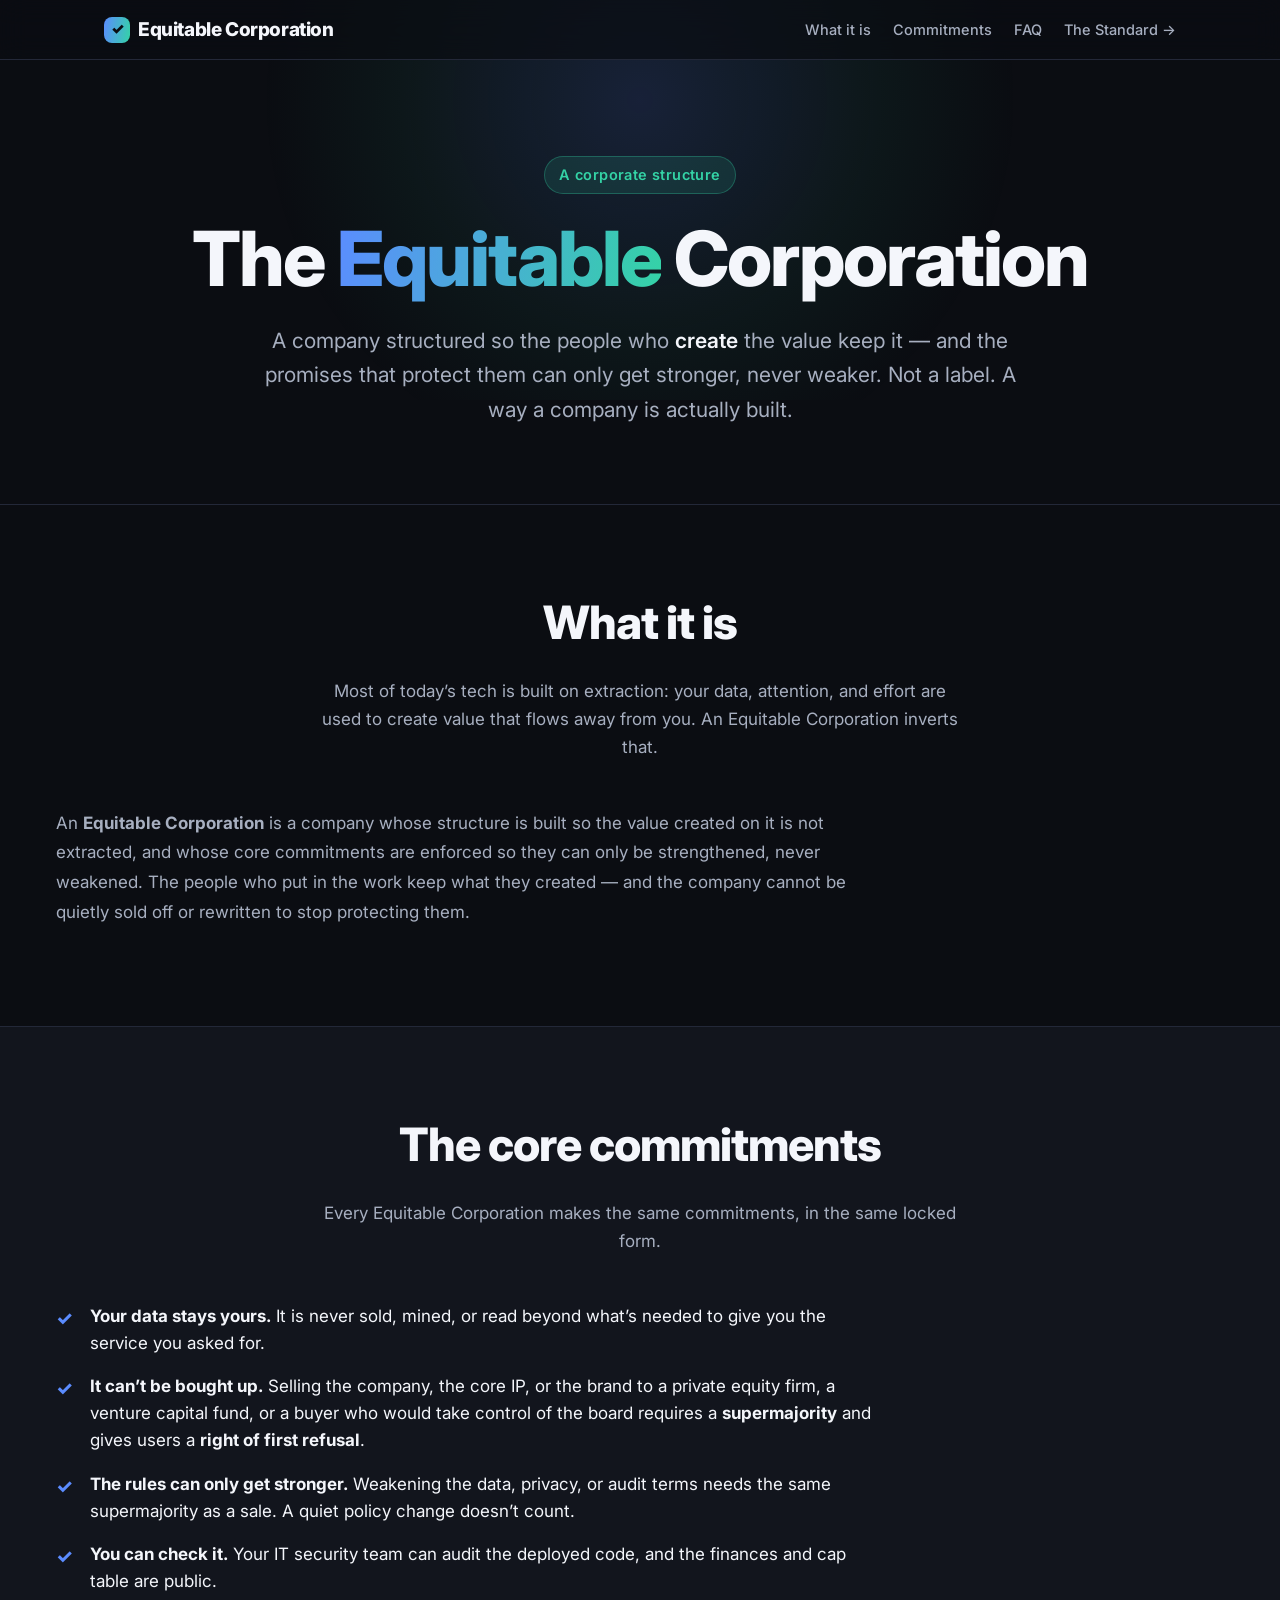
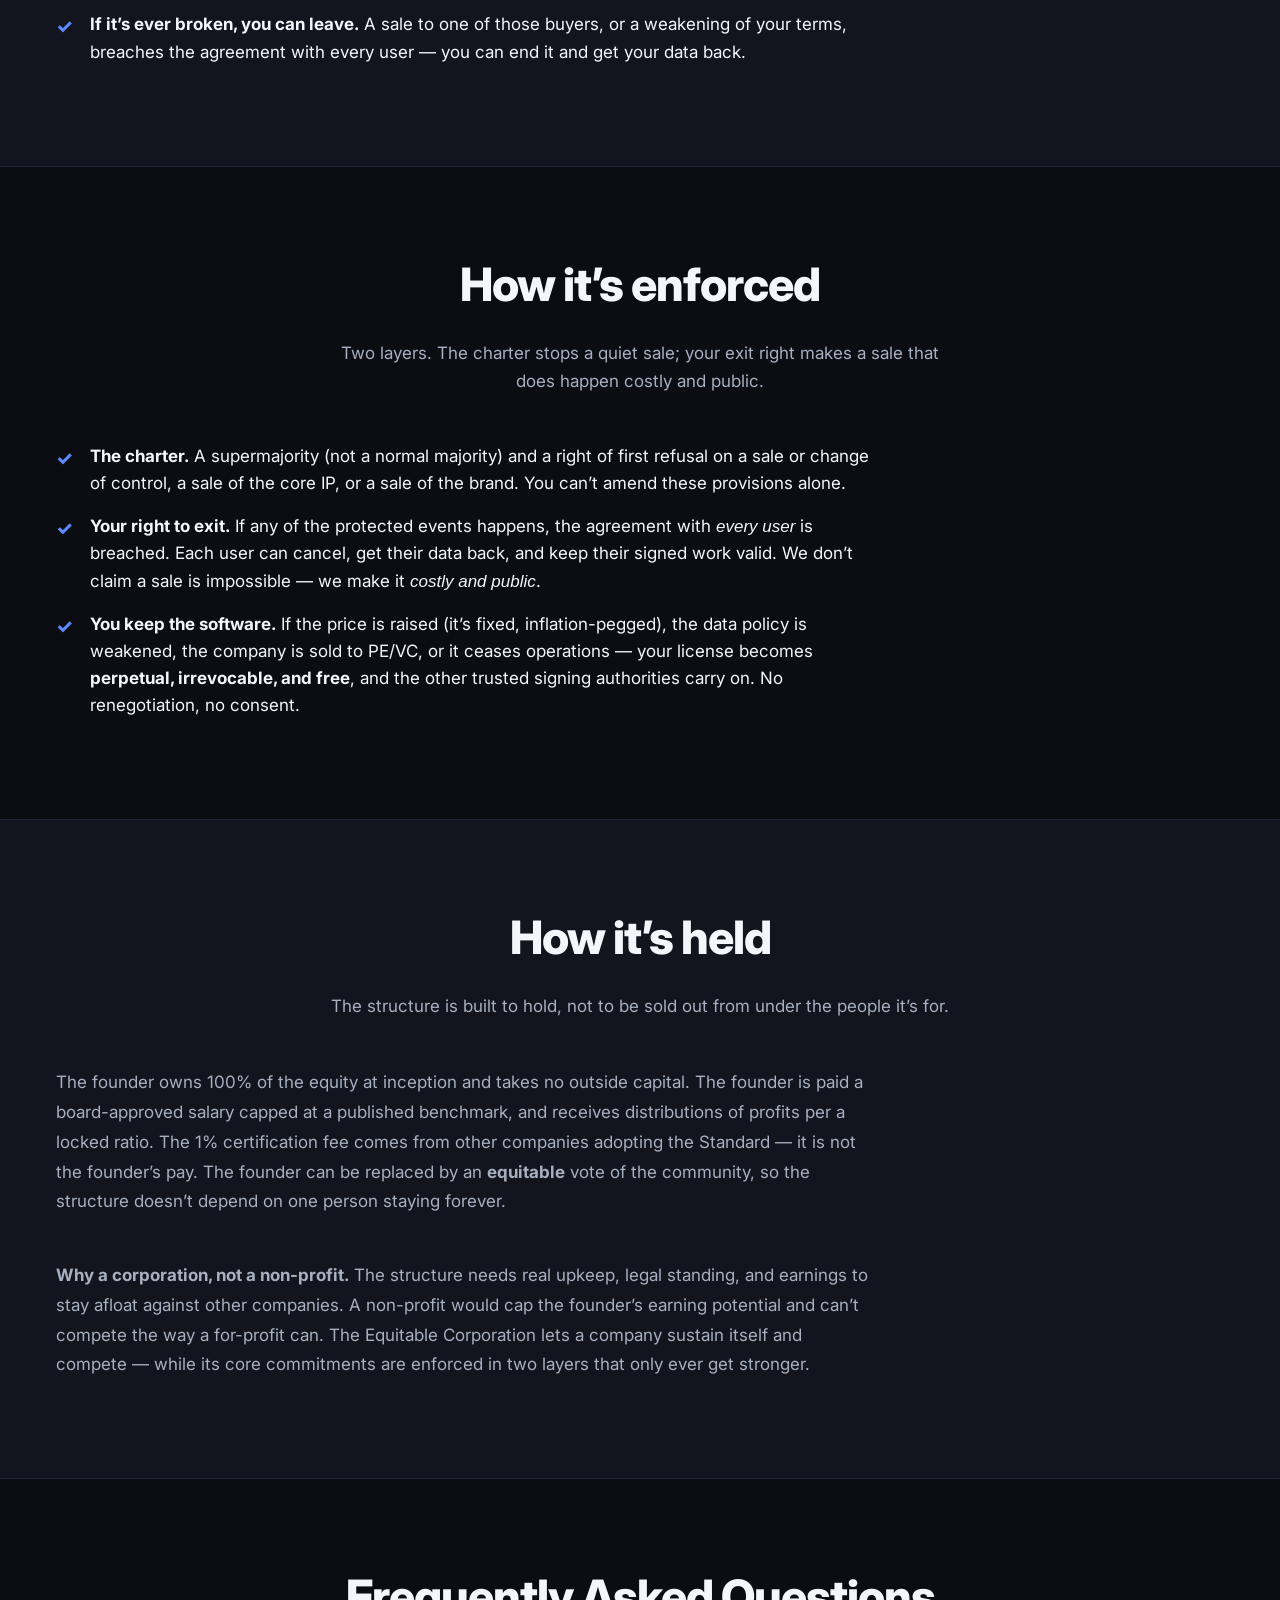
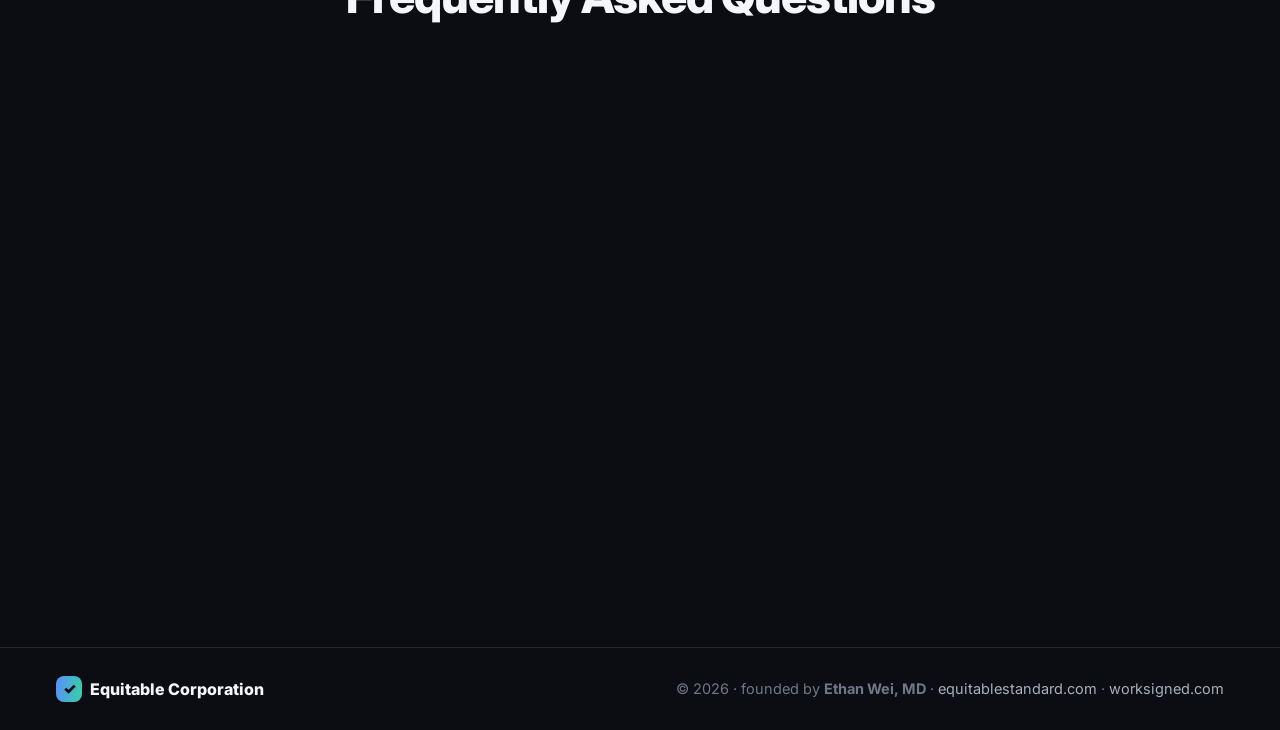
==== commit 8b1dd32e: "sync from local static" ====
--- a/index.html
+++ b/index.html
@@ -71,6 +71,7 @@
                 <ul class="promise-list">
                     <li><strong>The charter.</strong> A supermajority (not a normal majority) and a right of first refusal on a sale or change of control, a sale of the core IP, or a sale of the brand. You can&rsquo;t amend these provisions alone.</li>
                     <li><strong>Your right to exit.</strong> If any of the protected events happens, the agreement with <em>every user</em> is breached. Each user can cancel, get their data back, and keep their signed work valid. We don&rsquo;t claim a sale is impossible &mdash; we make it <em>costly and public</em>.</li>
+                    <li><strong>You keep the software.</strong> If the price is raised (it&rsquo;s fixed, inflation-pegged), the data policy is weakened, the company is sold to PE/VC, or it ceases operations &mdash; your license becomes <strong>perpetual, irrevocable, and free</strong>, and the other trusted signing authorities carry on. No renegotiation, no consent.</li>
                 </ul>
             </div>
         </section>
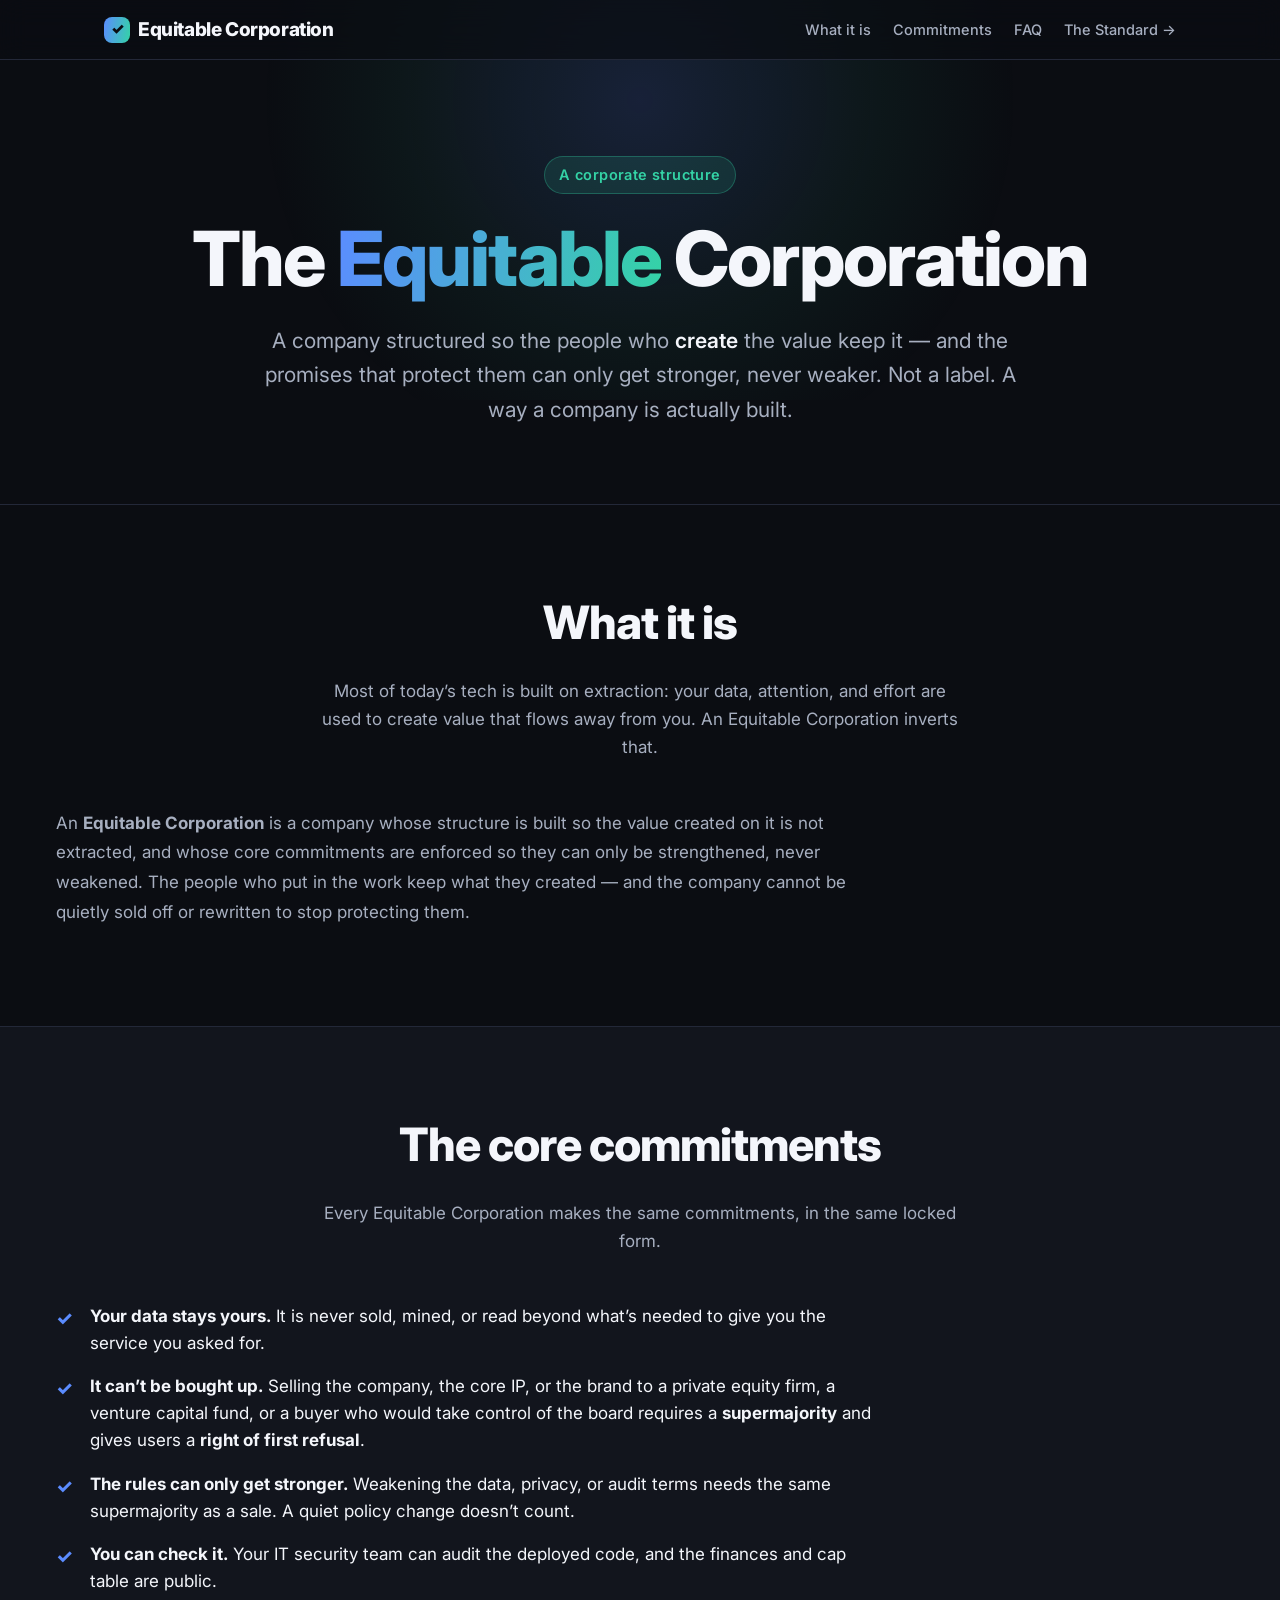
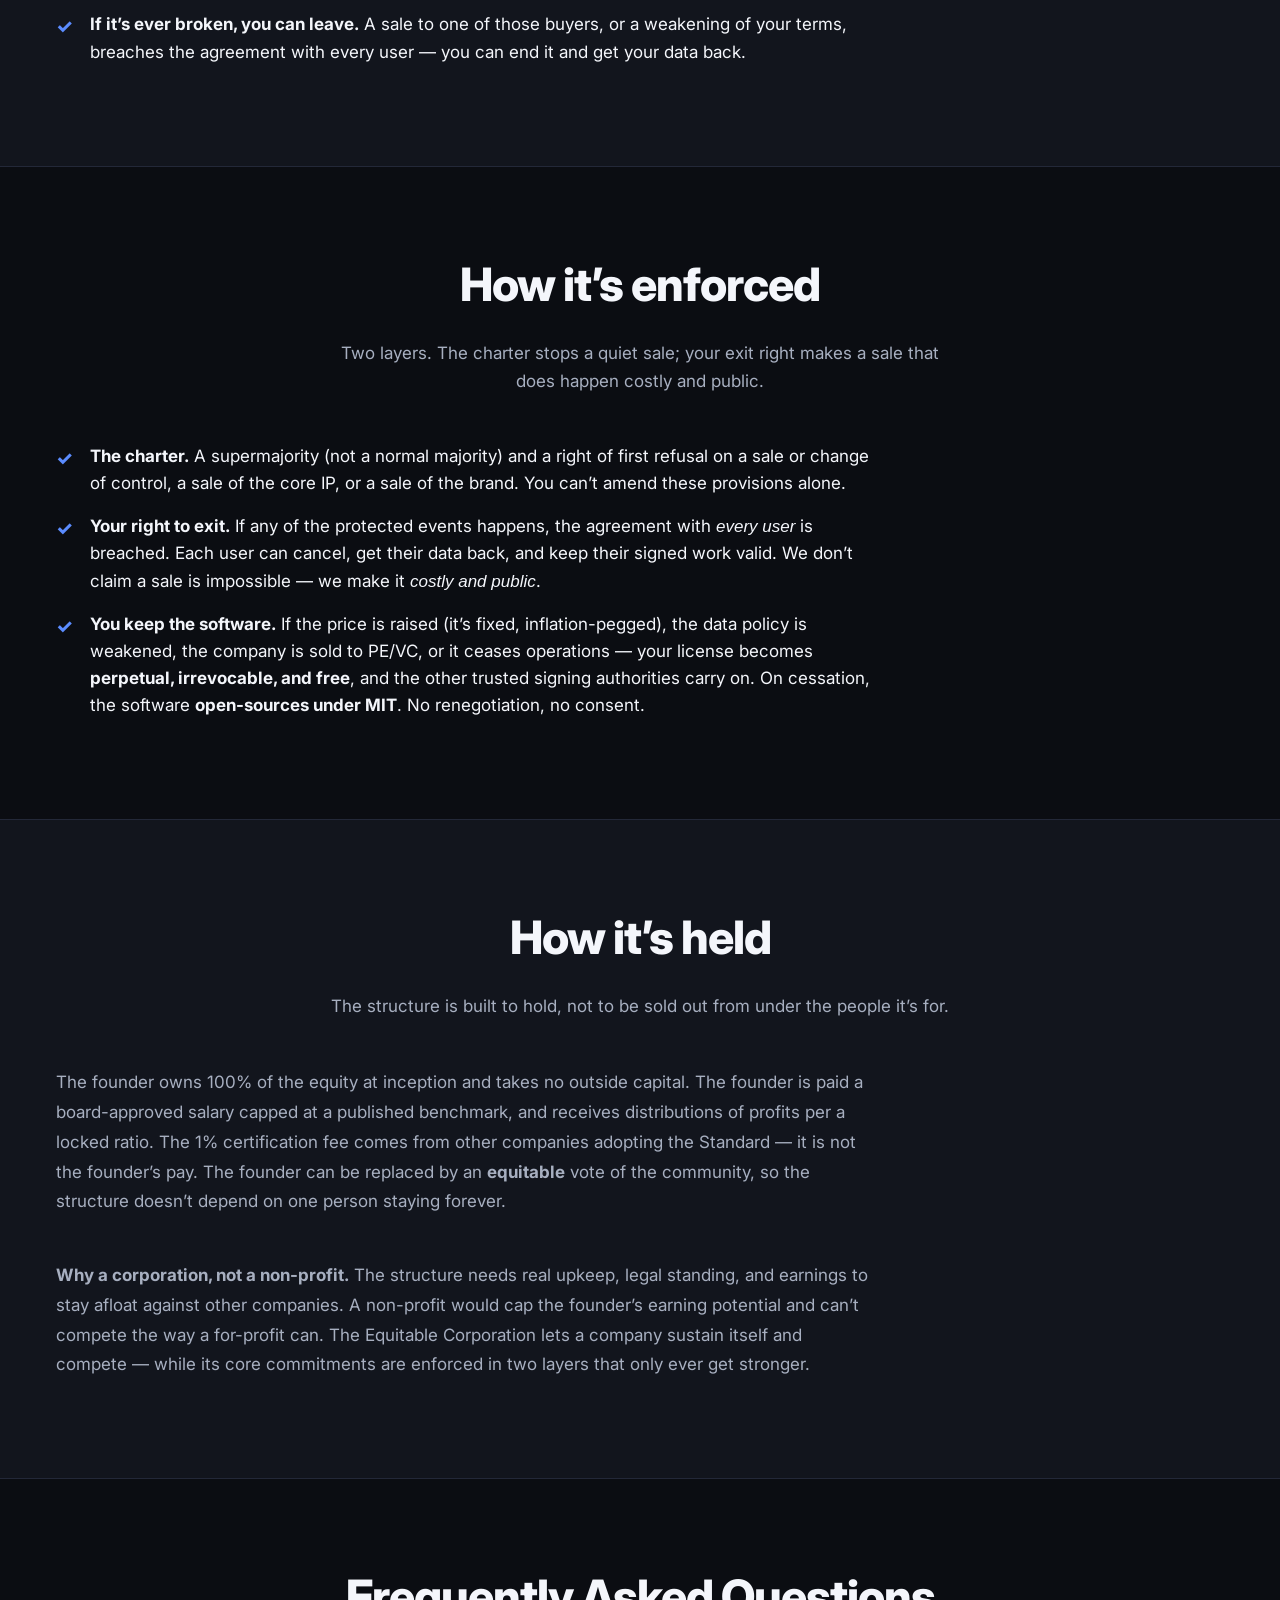
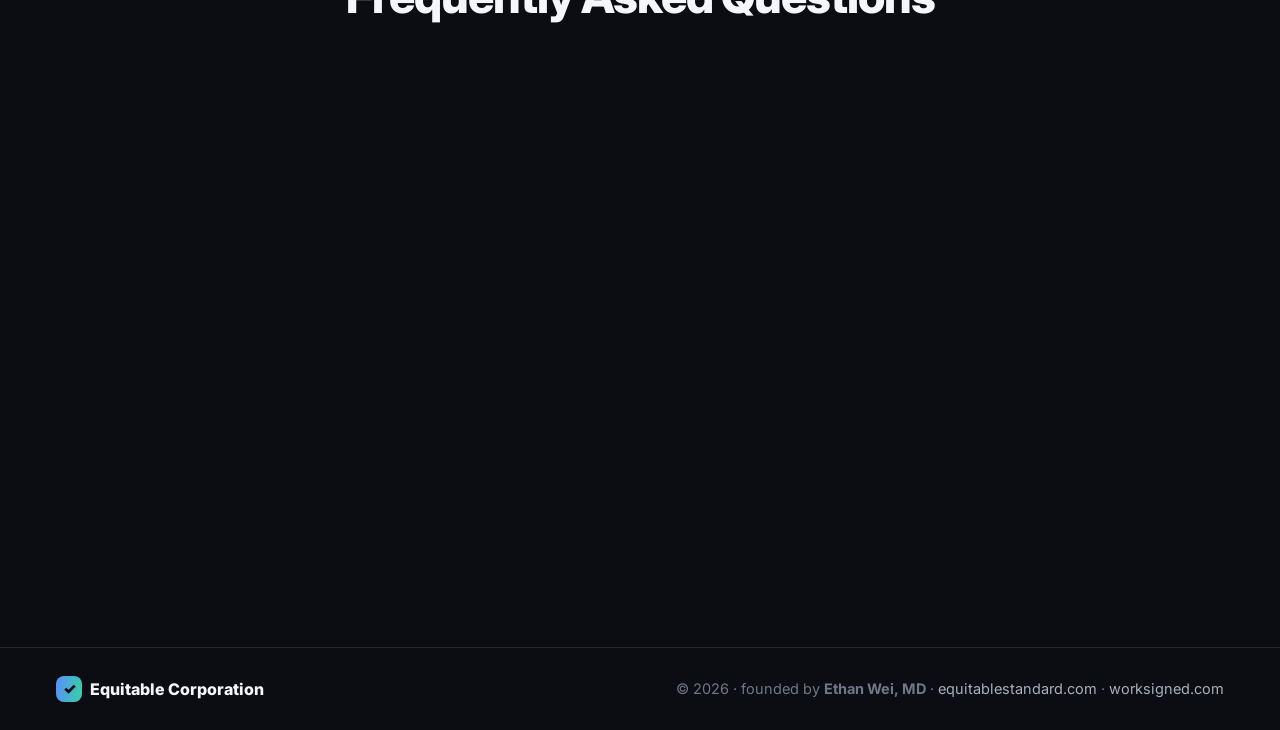
==== commit 03a0443d: "sync from local static" ====
--- a/index.html
+++ b/index.html
@@ -71,7 +71,7 @@
                 <ul class="promise-list">
                     <li><strong>The charter.</strong> A supermajority (not a normal majority) and a right of first refusal on a sale or change of control, a sale of the core IP, or a sale of the brand. You can&rsquo;t amend these provisions alone.</li>
                     <li><strong>Your right to exit.</strong> If any of the protected events happens, the agreement with <em>every user</em> is breached. Each user can cancel, get their data back, and keep their signed work valid. We don&rsquo;t claim a sale is impossible &mdash; we make it <em>costly and public</em>.</li>
-                    <li><strong>You keep the software.</strong> If the price is raised (it&rsquo;s fixed, inflation-pegged), the data policy is weakened, the company is sold to PE/VC, or it ceases operations &mdash; your license becomes <strong>perpetual, irrevocable, and free</strong>, and the other trusted signing authorities carry on. No renegotiation, no consent.</li>
+                    <li><strong>You keep the software.</strong> If the price is raised (it&rsquo;s fixed, inflation-pegged), the data policy is weakened, the company is sold to PE/VC, or it ceases operations &mdash; your license becomes <strong>perpetual, irrevocable, and free</strong>, and the other trusted signing authorities carry on. On cessation, the software <strong>open-sources under MIT</strong>. No renegotiation, no consent.</li>
                 </ul>
             </div>
         </section>
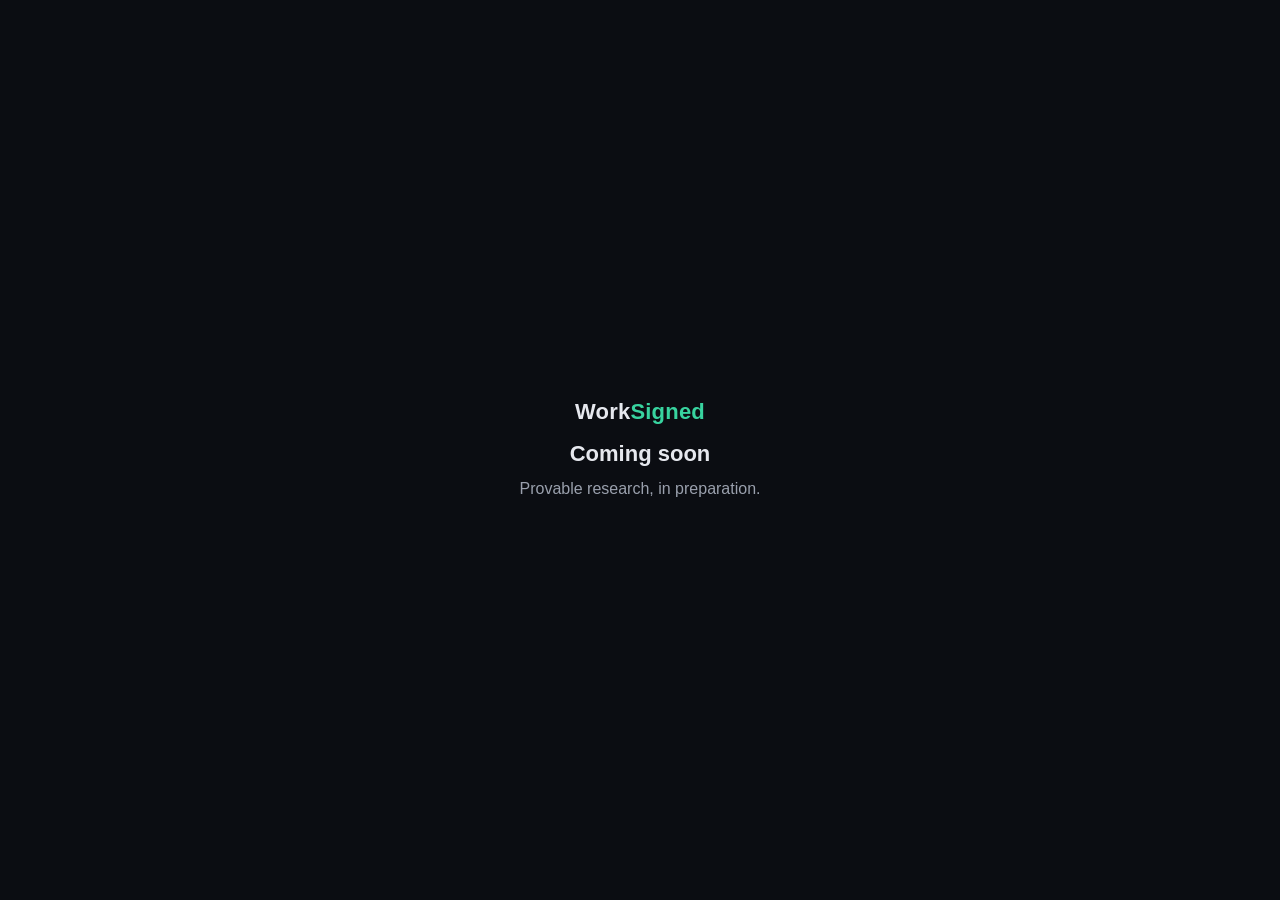
==== commit 2d6d895e: "site: blank to coming-soon (temporary)" ====
--- a/index.html
+++ b/index.html
@@ -1,137 +1,27 @@
 <!DOCTYPE html>
 <html lang="en">
 <head>
-    <meta charset="UTF-8">
-    <meta name="viewport" content="width=device-width, initial-scale=1.0">
-    <title>The Equitable Corporation</title>
-    <link rel="preconnect" href="https://fonts.googleapis.com">
-    <link rel="preconnect" href="https://fonts.gstatic.com" crossorigin>
-    <link href="https://fonts.googleapis.com/css2?family=Inter:wght@400;500;600;700;800&display=swap" rel="stylesheet">
-    <link rel="stylesheet" href="style.css">
+<meta charset="utf-8">
+<meta name="viewport" content="width=device-width, initial-scale=1">
+<meta name="robots" content="noindex,nofollow">
+<title>WorkSigned</title>
+<style>
+  html,body{margin:0;height:100%;background:#0b0d12;color:#e6e8ee;
+    font-family:-apple-system,BlinkMacSystemFont,"Segoe UI",Roboto,Helvetica,Arial,sans-serif;
+    display:flex;align-items:center;justify-content:center;}
+  .card{text-align:center;padding:48px 28px;max-width:440px;}
+  .brand{font-weight:700;font-size:22px;letter-spacing:.2px;margin-bottom:16px;}
+  .brand span{color:#38d39f;}
+  h1{font-size:22px;font-weight:600;margin:0 0 10px;}
+  p{color:#9aa0ad;font-size:16px;line-height:1.55;margin:0;}
+</style>
 </head>
 <body>
-    <div id="site">
-        <!-- Top bar -->
-        <div id="topbar">
-            <div class="topbar-inner">
-                <a href="#top" id="logo"><span class="logo-mark">&#10003;</span> Equitable Corporation</a>
-                <nav class="topnav">
-                    <a href="#what">What it is</a>
-                    <a href="#commitments">Commitments</a>
-                    <a href="#faq">FAQ</a>
-                    <a href="https://equitablestandard.com" target="_blank">The Standard &rarr;</a>
-                </nav>
-            </div>
-        </div>
-
-        <!-- Hero -->
-        <section class="hero" id="top">
-            <div class="container">
-                <span class="eyebrow">A corporate structure</span>
-                <h1>The <span class="grad">Equitable</span> Corporation</h1>
-                <p class="sub">
-                    A company structured so the people who <strong>create</strong> the value keep
-                    it &mdash; and the promises that protect them can only get stronger, never
-                    weaker. Not a label. A way a company is actually built.
-                </p>
-            </div>
-        </section>
-
-        <!-- WHAT IT IS -->
-        <section class="section" id="what">
-            <div class="container">
-                <h2 class="section-title">What it is</h2>
-                <p class="section-lead">Most of today&rsquo;s tech is built on extraction: your data, attention, and effort are used to create value that flows away from you. An Equitable Corporation inverts that.</p>
-                <div class="subblock">
-                    <p class="lead-line">An <strong>Equitable Corporation</strong> is a company whose structure is built so the value created on it is not extracted, and whose core commitments are enforced so they can only be strengthened, never weakened. The people who put in the work keep what they created &mdash; and the company cannot be quietly sold off or rewritten to stop protecting them.</p>
-                </div>
-            </div>
-        </section>
-
-        <!-- COMMITMENTS -->
-        <section class="section section-alt" id="commitments">
-            <div class="container">
-                <h2 class="section-title">The core commitments</h2>
-                <p class="section-lead">Every Equitable Corporation makes the same commitments, in the same locked form.</p>
-                <ul class="promise-list">
-                    <li><strong>Your data stays yours.</strong> It is never sold, mined, or read beyond what&rsquo;s needed to give you the service you asked for.</li>
-                    <li><strong>It can&rsquo;t be bought up.</strong> Selling the company, the core IP, or the brand to a private equity firm, a venture capital fund, or a buyer who would take control of the board requires a <strong>supermajority</strong> and gives users a <strong>right of first refusal</strong>.</li>
-                    <li><strong>The rules can only get stronger.</strong> Weakening the data, privacy, or audit terms needs the same supermajority as a sale. A quiet policy change doesn&rsquo;t count.</li>
-                    <li><strong>You can check it.</strong> Your IT security team can audit the deployed code, and the finances and cap table are public.</li>
-                    <li><strong>If it&rsquo;s ever broken, you can leave.</strong> A sale to one of those buyers, or a weakening of your terms, breaches the agreement with every user &mdash; you can end it and get your data back.</li>
-                </ul>
-            </div>
-        </section>
-
-        <!-- ENFORCEMENT -->
-        <section class="section" id="enforcement">
-            <div class="container">
-                <h2 class="section-title">How it&rsquo;s enforced</h2>
-                <p class="section-lead">Two layers. The charter stops a quiet sale; your exit right makes a sale that does happen costly and public.</p>
-                <ul class="promise-list">
-                    <li><strong>The charter.</strong> A supermajority (not a normal majority) and a right of first refusal on a sale or change of control, a sale of the core IP, or a sale of the brand. You can&rsquo;t amend these provisions alone.</li>
-                    <li><strong>Your right to exit.</strong> If any of the protected events happens, the agreement with <em>every user</em> is breached. Each user can cancel, get their data back, and keep their signed work valid. We don&rsquo;t claim a sale is impossible &mdash; we make it <em>costly and public</em>.</li>
-                    <li><strong>You keep the software.</strong> If the price is raised (it&rsquo;s fixed, inflation-pegged), the data policy is weakened, the company is sold to PE/VC, or it ceases operations &mdash; your license becomes <strong>perpetual, irrevocable, and free</strong>, and the other trusted signing authorities carry on. On cessation, the software <strong>open-sources under MIT</strong>. No renegotiation, no consent.</li>
-                </ul>
-            </div>
-        </section>
-
-        <!-- FOUNDING / PAY -->
-        <section class="section section-alt" id="founding">
-            <div class="container">
-                <h2 class="section-title">How it&rsquo;s held</h2>
-                <p class="section-lead">The structure is built to hold, not to be sold out from under the people it&rsquo;s for.</p>
-                <div class="subblock">
-                    <p class="lead-line">The founder owns 100% of the equity at inception and takes no outside capital. The founder is paid a board-approved salary capped at a published benchmark, and receives distributions of profits per a locked ratio. The 1% certification fee comes from other companies adopting the Standard &mdash; it is not the founder&rsquo;s pay. The founder can be replaced by an <strong>equitable</strong> vote of the community, so the structure doesn&rsquo;t depend on one person staying forever.</p>
-                </div>
-                <div class="subblock">
-                    <p class="lead-line"><strong>Why a corporation, not a non-profit.</strong> The structure needs real upkeep, legal standing, and earnings to stay afloat against other companies. A non-profit would cap the founder&rsquo;s earning potential and can&rsquo;t compete the way a for-profit can. The Equitable Corporation lets a company sustain itself and compete &mdash; while its core commitments are enforced in two layers that only ever get stronger.</p>
-                </div>
-            </div>
-        </section>
-
-        <!-- FAQ -->
-        <section class="section" id="faq">
-            <div class="container narrow">
-                <h2 class="section-title">Frequently Asked Questions</h2>
-                <div class="faq-list">
-                    <details class="faq-item reveal">
-                        <summary>What is an Equitable Corporation?</summary>
-                        <p>A corporate structure in which the value created by users is not extracted: user data stays owned by the user, and the charter requires a supermajority and a right of first refusal for any sale of control, the core IP, or the brand to a private equity firm, a venture capital fund, or any acquirer that would control the board &mdash; so a capture is <em>priced and public</em>, not possible to do quietly.</p>
-                    </details>
-                    <details class="faq-item reveal">
-                        <summary>How is it different from a normal company?</summary>
-                        <p>In a normal company, user data and attention are assets that can be sold, and the company can be sold to an acquirer. In an Equitable Corporation, user data stays owned by the user, and the charter requires a supermajority and a right of first refusal for any sale or change of control to a private equity firm, a venture capital fund, or any acquirer that would control the board &mdash; so a capture is <em>priced and public</em>. Permitted acquirers are limited to a mission-aligned for-profit research institution that adopts the principles in writing, a founder- and staff-directed buyout, or a dissolution into a non-profit or research-purpose trust.</p>
-                    </details>
-                    <details class="faq-item reveal">
-                        <summary>Is it public or private?</summary>
-                        <p>Both &mdash; and that&rsquo;s the point. The commitments themselves are public and verifiable: every line of deployed code is auditable by your IT security team, and governance, financials, and data practices are open to audit. What stays private is the user&rsquo;s own work and data &mdash; those are never the company&rsquo;s to disclose or use. And the protection is two layers: the charter makes capture costly and public, and a capture or an adverse change breaches the agreement with every signee (terminating the service and returning the data).</p>
-                    </details>
-                    <details class="faq-item reveal">
-                        <summary>Who owns the value it creates?</summary>
-                        <p>The people who created it. User data and work stay owned by the user, and the company&rsquo;s structure is built so that value isn&rsquo;t redirected to outside extractors. The founder holds the equity and is paid a capped salary plus a locked ratio of profits &mdash; but cannot take the company&rsquo;s defining commitments with them, because those are locked in the charter and can only be strengthened.</p>
-                    </details>
-                    <details class="faq-item reveal">
-                        <summary>What stops the founder from changing the rules?</summary>
-                        <p>The charter. The core terms can only be strengthened, never weakened &mdash; a material adverse change to them (weakening data ownership, enabling sale/mining of the signee&rsquo;s data or records, or reducing auditability) requires the stated supermajority and triggers the per-signee remedy. A company can add features and grow, but a material adverse change to those principles requires the stated supermajority.</p>
-                    </details>
-                    <details class="faq-item reveal">
-                        <summary>Is the founder above the company?</summary>
-                        <p>No. The founder can be replaced by an equitable vote of the community, so the structure doesn&rsquo;t depend on one person staying forever. And because the commitments are in the charter and the user agreements, they outlive any single person, board, or management team.</p>
-                    </details>
-                </div>
-            </div>
-        </section>
-
-        <!-- Footer -->
-        <footer id="footer">
-            <div class="container footer-inner">
-                <span id="foot-brand"><span class="logo-mark">&#10003;</span> Equitable Corporation</span>
-                <span class="foot-copy">&copy; 2026 &middot; founded by <strong>Ethan Wei, MD</strong> &middot; <a href="https://equitablestandard.com" target="_blank">equitablestandard.com</a> &middot; <a href="https://worksigned.com" target="_blank">worksigned.com</a></span>
-            </div>
-        </footer>
-    </div>
-
-    <script src="script.js"></script>
+  <div class="card">
+    <div class="brand">Work<span>Signed</span></div>
+    <h1>Coming soon</h1>
+    <p>Provable research, in preparation.</p>
+  </div>
 </body>
 </html>
+
